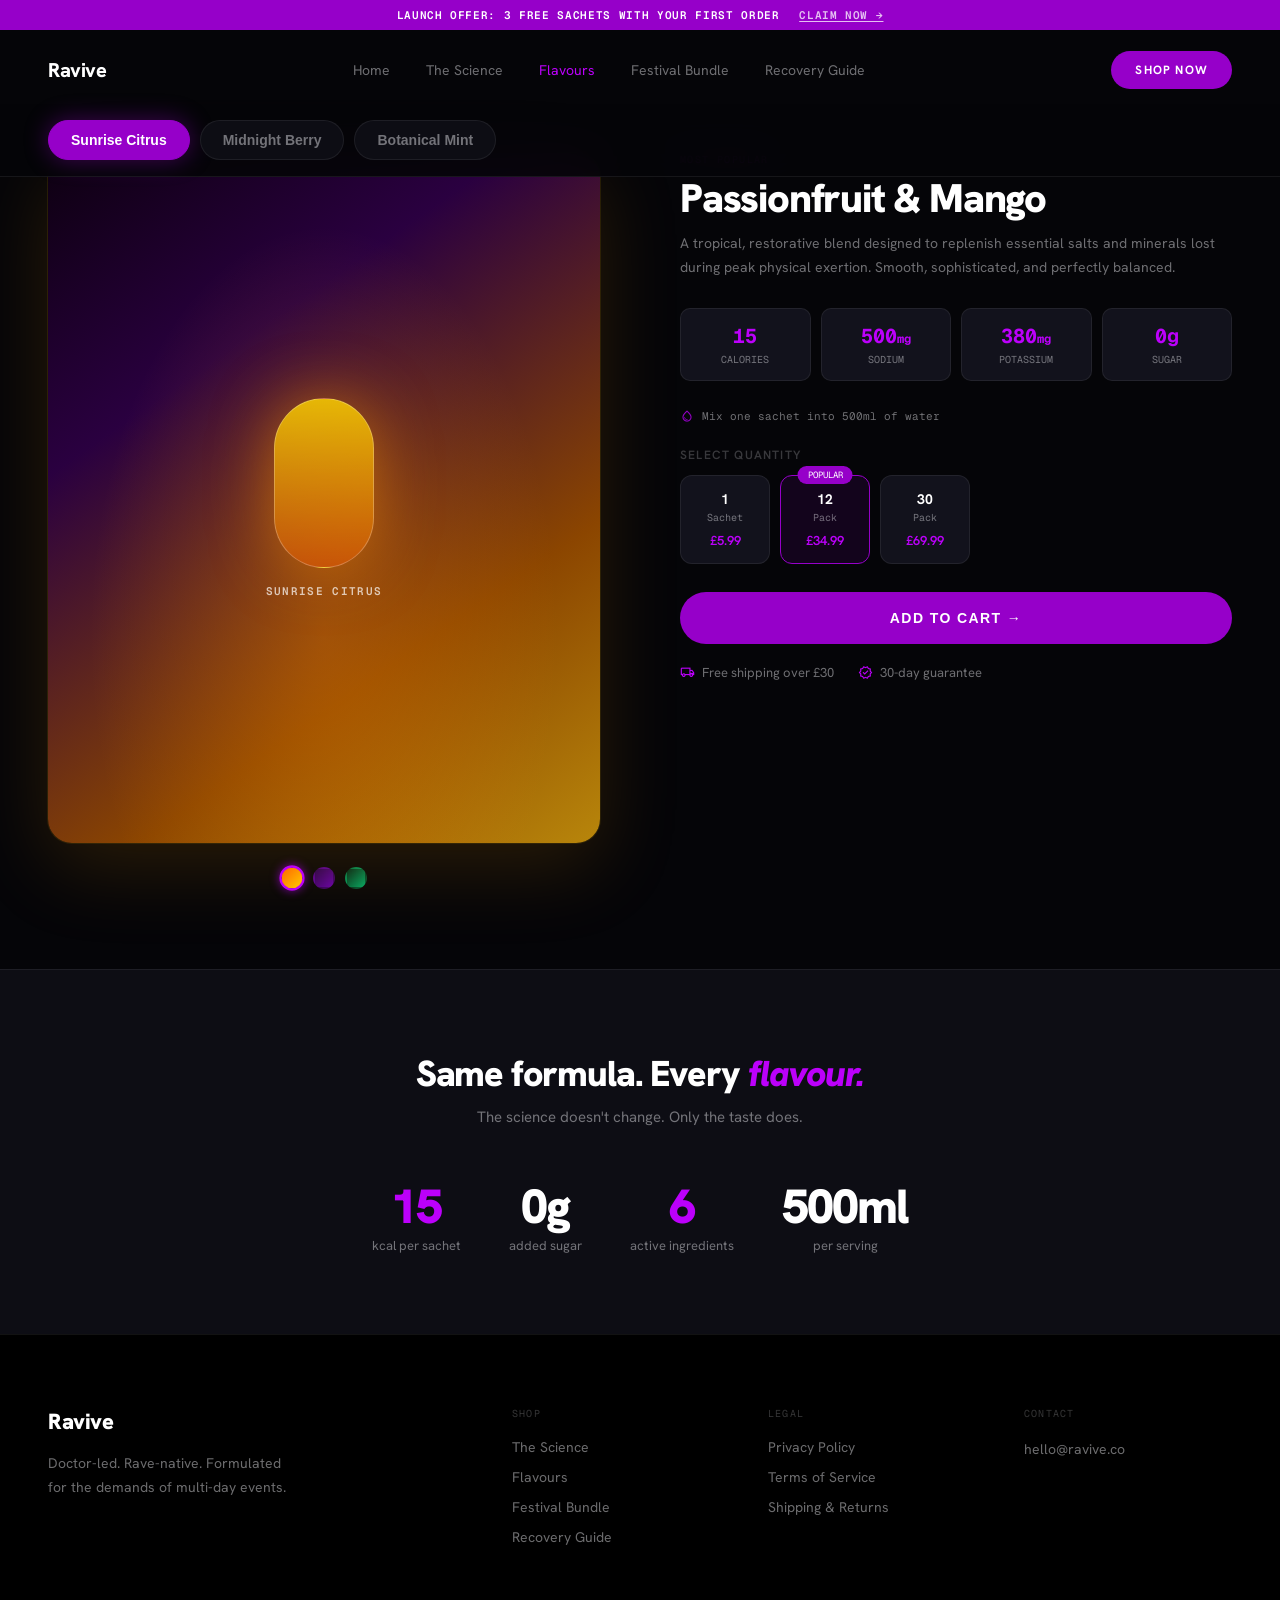
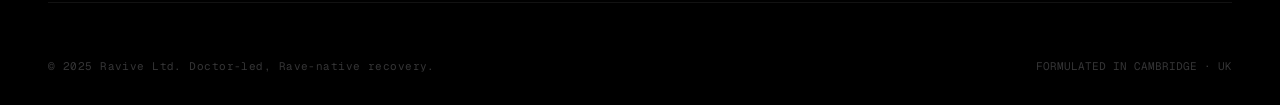
==== product.html @ 8593dbe1 "Redesign all 5 pages with dark cinematic aesthetic Complete visual overhaul from light (#f9f9f9) to " ====
<!DOCTYPE html>
<html lang="en">
<head>
<meta charset="utf-8"/>
<meta content="width=device-width, initial-scale=1.0" name="viewport"/>
<title>Flavours — Ravive</title>
<link href="https://fonts.googleapis.com/css2?family=Hanken+Grotesk:wght@300;400;600;700;800;900&family=Geist+Mono:wght@400;500&display=swap" rel="stylesheet"/>
<link href="https://fonts.googleapis.com/css2?family=Material+Symbols+Outlined:wght,FILL@100..700,0..1&display=swap" rel="stylesheet"/>
<style>
:root {
  --bg: #050508; --surface: #0d0d14; --surface2: #12121c;
  --border: rgba(255,255,255,0.07); --purple: #9600c9; --purple-bright: #bc00fb;
  --purple-glow: rgba(150,0,201,0.4); --text: #f0f0f5;
  --text-muted: rgba(240,240,245,0.45); --text-dim: rgba(240,240,245,0.22);
}
* { box-sizing: border-box; margin: 0; padding: 0; }
body { font-family: 'Hanken Grotesk', sans-serif; background: var(--bg); color: var(--text); -webkit-font-smoothing: antialiased; overflow-x: hidden; }
.mono { font-family: 'Geist Mono', monospace; }
a { text-decoration: none; color: inherit; }
.btn-primary { background: var(--purple); color: #fff; font-size: 13px; letter-spacing: 0.1em; font-weight: 700; padding: 14px 32px; border-radius: 9999px; border: none; cursor: pointer; transition: all 0.3s; display: inline-block; }
.btn-primary:hover { background: var(--purple-bright); box-shadow: 0 0 40px var(--purple-glow); transform: translateY(-2px); }
.btn-ghost { background: transparent; color: var(--text); font-size: 13px; letter-spacing: 0.08em; font-weight: 600; padding: 13px 32px; border-radius: 9999px; border: 1px solid var(--border); cursor: pointer; transition: all 0.3s; display: inline-block; }
.btn-ghost:hover { border-color: var(--purple); color: var(--purple-bright); }
.reveal { opacity: 0; transform: translateY(28px); transition: opacity 0.7s cubic-bezier(0.22,1,0.36,1), transform 0.7s cubic-bezier(0.22,1,0.36,1); }
.reveal.visible { opacity: 1; transform: translateY(0); }
/* Nav */
.nav { position: fixed; top: 36px; left: 0; right: 0; z-index: 100; padding: 0 48px; height: 68px; display: flex; align-items: center; justify-content: space-between; transition: all 0.4s; }
.nav.scrolled { background: rgba(5,5,8,0.85); backdrop-filter: blur(20px); border-bottom: 1px solid var(--border); }
.nav-logo { font-size: 20px; font-weight: 800; letter-spacing: -0.02em; color: #fff; }
.nav-links { display: flex; align-items: center; gap: 36px; }
.nav-link { font-size: 14px; color: var(--text-muted); transition: color 0.2s; }
.nav-link:hover { color: #fff; }
.nav-link.active { color: var(--purple-bright); }
.mobile-btn { display: none; }
#mobileMenu { display: none; }
#mobileMenu.open { display: flex; }
/* Tabs */
.flavour-tab { cursor: pointer; padding: 11px 22px; border-radius: 9999px; font-size: 14px; font-weight: 600; transition: all 0.25s; border: 1px solid var(--border); background: var(--surface); color: var(--text-muted); }
.flavour-tab.active { background: var(--purple); color: #fff; border-color: var(--purple); box-shadow: 0 0 24px rgba(150,0,201,0.4); }
.flavour-tab:hover:not(.active) { border-color: rgba(150,0,201,0.4); color: var(--text); }
.flavour-panel { display: none; }
.flavour-panel.active { display: grid; grid-template-columns: 1fr 1fr; gap: 80px; align-items: start; }
/* Qty */
.qty-pack { cursor: pointer; border: 1px solid var(--border); border-radius: 12px; padding: 14px 16px; text-align: center; transition: all 0.25s; background: var(--surface2); min-width: 90px; position: relative; }
.qty-pack.active { border-color: var(--purple); background: rgba(150,0,201,0.1); }
.qty-pack:hover { border-color: rgba(150,0,201,0.4); }
/* Stat cards */
.stat-mini { background: var(--surface2); border: 1px solid var(--border); border-radius: 10px; padding: 14px 10px; text-align: center; }
/* Swatch */
.swatch { width: 22px; height: 22px; border-radius: 50%; cursor: pointer; border: 2px solid transparent; transition: all 0.2s; }
.swatch.active { border-color: var(--purple-bright); box-shadow: 0 0 8px rgba(188,0,251,0.6); transform: scale(1.15); }
@media (max-width: 768px) {
  .nav { padding: 0 20px; }
  .nav-links, .nav-cta-d { display: none !important; }
  .mobile-btn { display: flex !important; }
  #tabs-bar { padding: 16px 20px !important; }
  .flavour-panel.active { grid-template-columns: 1fr !important; gap: 40px !important; }
  .section-pad { padding: 48px 20px !important; }
  .stats-row { grid-template-columns: 1fr 1fr !important; }
  .footer-grid { grid-template-columns: 1fr 1fr !important; gap: 28px !important; }
  h1.prod-title { font-size: 30px !important; }
}
@media (max-width: 480px) {
  .footer-grid { grid-template-columns: 1fr !important; }
  .stats-row { grid-template-columns: 1fr 1fr !important; }
}
</style>
</head>
<body>

<!-- OFFER STRIP -->
<div style="position:fixed;top:0;left:0;right:0;z-index:101;background:var(--purple);color:#fff;text-align:center;padding:8px 20px;font-size:11px;font-weight:600;letter-spacing:0.06em;" class="mono">
  LAUNCH OFFER: 3 FREE SACHETS WITH YOUR FIRST ORDER
  <a href="shop.html" style="color:rgba(255,255,255,0.75);text-decoration:underline;text-underline-offset:2px;margin-left:12px;">CLAIM NOW →</a>
</div>

<!-- NAV -->
<nav class="nav" id="mainNav">
  <a href="index.html" class="nav-logo">Ravive</a>
  <div class="nav-links">
    <a href="index.html" class="nav-link">Home</a>
    <a href="science.html" class="nav-link">The Science</a>
    <a href="product.html" class="nav-link active">Flavours</a>
    <a href="shop.html" class="nav-link">Festival Bundle</a>
    <a href="recovery.html" class="nav-link">Recovery Guide</a>
  </div>
  <div style="display:flex;align-items:center;gap:12px;">
    <a href="product.html" class="btn-primary nav-cta-d" style="font-size:12px;padding:11px 24px;">SHOP NOW</a>
    <button onclick="document.getElementById('mobileMenu').classList.toggle('open')" class="mobile-btn" style="background:none;border:none;cursor:pointer;padding:8px;color:#fff;">
      <svg width="22" height="18" viewBox="0 0 22 18" fill="none"><rect width="22" height="2" rx="1" fill="white"/><rect y="8" width="22" height="2" rx="1" fill="white"/><rect y="16" width="22" height="2" rx="1" fill="white"/></svg>
    </button>
  </div>
</nav>
<div id="mobileMenu" style="position:fixed;top:100px;left:0;right:0;z-index:99;flex-direction:column;background:rgba(5,5,8,0.97);backdrop-filter:blur(20px);border-bottom:1px solid var(--border);padding:20px 24px;gap:4px;">
  <a href="index.html" style="padding:13px 0;font-size:16px;color:var(--text-muted);border-bottom:1px solid var(--border);display:block;">Home</a>
  <a href="science.html" style="padding:13px 0;font-size:16px;color:var(--text-muted);border-bottom:1px solid var(--border);display:block;">The Science</a>
  <a href="product.html" style="padding:13px 0;font-size:16px;color:var(--purple-bright);border-bottom:1px solid var(--border);display:block;font-weight:600;">Flavours</a>
  <a href="shop.html" style="padding:13px 0;font-size:16px;color:var(--text-muted);border-bottom:1px solid var(--border);display:block;">Festival Bundle</a>
  <a href="recovery.html" style="padding:13px 0;font-size:16px;color:var(--text-muted);display:block;">Recovery Guide</a>
  <a href="product.html" class="btn-primary" style="margin-top:20px;text-align:center;display:block;">SHOP NOW</a>
</div>

<!-- TABS BAR -->
<div id="tabs-bar" style="position:sticky;top:104px;z-index:50;background:rgba(5,5,8,0.9);backdrop-filter:blur(20px);border-bottom:1px solid var(--border);padding:16px 48px;">
  <div style="max-width:1280px;margin:0 auto;display:flex;gap:10px;flex-wrap:wrap;">
    <button class="flavour-tab active" onclick="switchFlavour('citrus',this)">Sunrise Citrus</button>
    <button class="flavour-tab" onclick="switchFlavour('berry',this)">Midnight Berry</button>
    <button class="flavour-tab" onclick="switchFlavour('mint',this)">Botanical Mint</button>
  </div>
</div>

<!-- PRODUCT PANELS -->
<div style="max-width:1280px;margin:0 auto;padding:80px 48px;" class="section-pad">

  <!-- CITRUS -->
  <div id="panel-citrus" class="flavour-panel active">
    <div style="display:flex;flex-direction:column;align-items:center;gap:24px;">
      <div style="width:100%;aspect-ratio:4/5;background:linear-gradient(145deg,#0d0010 0%,#2a0040 30%,#8B4500 70%,#B8860B 100%);border-radius:24px;display:flex;align-items:center;justify-content:center;box-shadow:0 24px 80px rgba(188,120,0,0.2),0 0 0 1px rgba(255,200,0,0.1);position:relative;overflow:hidden;">
        <div style="position:absolute;inset:0;background:radial-gradient(ellipse at 50% 70%,rgba(255,140,0,0.3) 0%,transparent 60%);"></div>
        <div style="text-align:center;z-index:1;display:flex;flex-direction:column;align-items:center;gap:16px;">
          <div style="width:100px;height:170px;background:linear-gradient(180deg,rgba(255,210,0,0.85) 0%,rgba(255,100,0,0.5) 100%);border-radius:50px;border:1px solid rgba(255,255,255,0.25);box-shadow:0 0 60px rgba(255,150,0,0.5);"></div>
          <div class="mono" style="font-size:11px;font-weight:600;color:rgba(255,255,255,0.7);letter-spacing:0.12em;">SUNRISE CITRUS</div>
        </div>
      </div>
      <div style="display:flex;gap:10px;">
        <div class="swatch active" style="background:linear-gradient(135deg,#ff6600,#ffcc00);" onclick="switchFlavour('citrus',null)" title="Sunrise Citrus"></div>
        <div class="swatch" style="background:linear-gradient(135deg,#2a004d,#6600aa);" onclick="switchFlavour('berry',null)" title="Midnight Berry"></div>
        <div class="swatch" style="background:linear-gradient(135deg,#002b1a,#00aa66);" onclick="switchFlavour('mint',null)" title="Botanical Mint"></div>
      </div>
    </div>
    <div>
      <div class="mono" style="font-size:10px;letter-spacing:0.14em;color:var(--purple-bright);text-transform:uppercase;margin-bottom:10px;">MOST POPULAR</div>
      <h1 class="prod-title" style="font-size:40px;font-weight:900;letter-spacing:-0.03em;color:#fff;margin-bottom:12px;line-height:1.1;">Passionfruit &amp; Mango</h1>
      <p style="font-size:14px;color:var(--text-muted);margin-bottom:28px;line-height:1.7;">A tropical, restorative blend designed to replenish essential salts and minerals lost during peak physical exertion. Smooth, sophisticated, and perfectly balanced.</p>
      <div style="display:grid;grid-template-columns:repeat(4,1fr);gap:10px;margin-bottom:28px;" class="stats-row">
        <div class="stat-mini"><div class="mono" style="font-size:20px;font-weight:700;color:var(--purple-bright);">15</div><div style="font-size:10px;color:var(--text-muted);margin-top:4px;" class="mono">CALORIES</div></div>
        <div class="stat-mini"><div class="mono" style="font-size:20px;font-weight:700;color:var(--purple-bright);">500<span style="font-size:12px;">mg</span></div><div style="font-size:10px;color:var(--text-muted);margin-top:4px;" class="mono">SODIUM</div></div>
        <div class="stat-mini"><div class="mono" style="font-size:20px;font-weight:700;color:var(--purple-bright);">380<span style="font-size:12px;">mg</span></div><div style="font-size:10px;color:var(--text-muted);margin-top:4px;" class="mono">POTASSIUM</div></div>
        <div class="stat-mini"><div class="mono" style="font-size:20px;font-weight:700;color:var(--purple-bright);">0g</div><div style="font-size:10px;color:var(--text-muted);margin-top:4px;" class="mono">SUGAR</div></div>
      </div>
      <div class="mono" style="font-size:11px;color:var(--text-muted);margin-bottom:24px;display:flex;align-items:center;gap:8px;">
        <span class="material-symbols-outlined" style="font-size:14px;color:var(--purple);">water_drop</span>
        Mix one sachet into 500ml of water
      </div>
      <div style="margin-bottom:28px;">
        <div style="font-size:12px;font-weight:600;color:var(--text-dim);letter-spacing:0.1em;text-transform:uppercase;margin-bottom:12px;">SELECT QUANTITY</div>
        <div style="display:flex;gap:10px;">
          <div class="qty-pack" id="qty-1" onclick="selectQty(event)">
            <div style="font-size:14px;font-weight:700;color:#fff;">1</div>
            <div class="mono" style="font-size:10px;color:var(--text-muted);margin-top:3px;">Sachet</div>
            <div style="font-size:13px;font-weight:600;color:var(--purple-bright);margin-top:8px;">£5.99</div>
          </div>
          <div class="qty-pack active" id="qty-12" onclick="selectQty(event)" style="position:relative;">
            <div style="position:absolute;top:-10px;left:50%;transform:translateX(-50%);background:var(--purple);color:#fff;font-size:9px;padding:3px 10px;border-radius:9999px;white-space:nowrap;" class="mono">POPULAR</div>
            <div style="font-size:14px;font-weight:700;color:#fff;">12</div>
            <div class="mono" style="font-size:10px;color:var(--text-muted);margin-top:3px;">Pack</div>
            <div style="font-size:13px;font-weight:600;color:var(--purple-bright);margin-top:8px;">£34.99</div>
          </div>
          <div class="qty-pack" id="qty-30" onclick="selectQty(event)">
            <div style="font-size:14px;font-weight:700;color:#fff;">30</div>
            <div class="mono" style="font-size:10px;color:var(--text-muted);margin-top:3px;">Pack</div>
            <div style="font-size:13px;font-weight:600;color:var(--purple-bright);margin-top:8px;">£69.99</div>
          </div>
        </div>
      </div>
      <button class="btn-primary" style="width:100%;text-align:center;font-size:14px;padding:18px;" onclick="this.textContent='Added ✓';this.style.background='#22c55e';setTimeout(()=>{this.textContent='ADD TO CART →';this.style.background='';},2000)">ADD TO CART →</button>
      <div style="display:flex;align-items:center;gap:24px;margin-top:20px;flex-wrap:wrap;">
        <div style="display:flex;align-items:center;gap:7px;"><span class="material-symbols-outlined" style="font-size:15px;color:var(--purple-bright);">local_shipping</span><span style="font-size:13px;color:var(--text-muted);">Free shipping over £30</span></div>
        <div style="display:flex;align-items:center;gap:7px;"><span class="material-symbols-outlined" style="font-size:15px;color:var(--purple-bright);">verified</span><span style="font-size:13px;color:var(--text-muted);">30-day guarantee</span></div>
      </div>
    </div>
  </div>

  <!-- BERRY -->
  <div id="panel-berry" class="flavour-panel" style="gap:80px;align-items:start;">
    <div style="display:flex;flex-direction:column;align-items:center;gap:24px;">
      <div style="width:100%;aspect-ratio:4/5;background:linear-gradient(145deg,#060008 0%,#1a0030 40%,#4d0085 100%);border-radius:24px;display:flex;align-items:center;justify-content:center;box-shadow:0 24px 80px rgba(100,0,170,0.25),0 0 0 1px rgba(140,0,200,0.15);position:relative;overflow:hidden;">
        <div style="position:absolute;inset:0;background:radial-gradient(ellipse at 50% 70%,rgba(100,0,170,0.4) 0%,transparent 60%);"></div>
        <div style="text-align:center;z-index:1;display:flex;flex-direction:column;align-items:center;gap:16px;">
          <div style="width:100px;height:170px;background:linear-gradient(180deg,rgba(160,0,220,0.85) 0%,rgba(60,0,110,0.5) 100%);border-radius:50px;border:1px solid rgba(255,255,255,0.15);box-shadow:0 0 60px rgba(140,0,200,0.6);"></div>
          <div class="mono" style="font-size:11px;font-weight:600;color:rgba(255,255,255,0.7);letter-spacing:0.12em;">MIDNIGHT BERRY</div>
        </div>
      </div>
      <div style="display:flex;gap:10px;">
        <div class="swatch" style="background:linear-gradient(135deg,#ff6600,#ffcc00);" onclick="switchFlavour('citrus',null)"></div>
        <div class="swatch active" style="background:linear-gradient(135deg,#2a004d,#6600aa);" onclick="switchFlavour('berry',null)"></div>
        <div class="swatch" style="background:linear-gradient(135deg,#002b1a,#00aa66);" onclick="switchFlavour('mint',null)"></div>
      </div>
    </div>
    <div>
      <div class="mono" style="font-size:10px;letter-spacing:0.14em;color:var(--text-muted);text-transform:uppercase;margin-bottom:10px;">DEEP &amp; BOLD</div>
      <h1 class="prod-title" style="font-size:40px;font-weight:900;letter-spacing:-0.03em;color:#fff;margin-bottom:12px;line-height:1.1;">Blackberry &amp; Açaí</h1>
      <p style="font-size:14px;color:var(--text-muted);margin-bottom:28px;line-height:1.7;">A deep, antioxidant-rich blend. Dark berry notes with a smooth finish. Rich in polyphenols to combat oxidative stress from long nights.</p>
      <div style="display:grid;grid-template-columns:repeat(4,1fr);gap:10px;margin-bottom:28px;" class="stats-row">
        <div class="stat-mini"><div class="mono" style="font-size:20px;font-weight:700;color:var(--purple-bright);">15</div><div style="font-size:10px;color:var(--text-muted);margin-top:4px;" class="mono">CALORIES</div></div>
        <div class="stat-mini"><div class="mono" style="font-size:20px;font-weight:700;color:var(--purple-bright);">500<span style="font-size:12px;">mg</span></div><div style="font-size:10px;color:var(--text-muted);margin-top:4px;" class="mono">SODIUM</div></div>
        <div class="stat-mini"><div class="mono" style="font-size:20px;font-weight:700;color:var(--purple-bright);">380<span style="font-size:12px;">mg</span></div><div style="font-size:10px;color:var(--text-muted);margin-top:4px;" class="mono">POTASSIUM</div></div>
        <div class="stat-mini"><div class="mono" style="font-size:20px;font-weight:700;color:var(--purple-bright);">0g</div><div style="font-size:10px;color:var(--text-muted);margin-top:4px;" class="mono">SUGAR</div></div>
      </div>
      <div class="mono" style="font-size:11px;color:var(--text-muted);margin-bottom:24px;display:flex;align-items:center;gap:8px;"><span class="material-symbols-outlined" style="font-size:14px;color:var(--purple);">water_drop</span>Mix one sachet into 500ml of water</div>
      <div style="margin-bottom:28px;">
        <div style="font-size:12px;font-weight:600;color:var(--text-dim);letter-spacing:0.1em;text-transform:uppercase;margin-bottom:12px;">SELECT QUANTITY</div>
        <div style="display:flex;gap:10px;">
          <div class="qty-pack" onclick="selectQty(event)"><div style="font-size:14px;font-weight:700;color:#fff;">1</div><div class="mono" style="font-size:10px;color:var(--text-muted);margin-top:3px;">Sachet</div><div style="font-size:13px;font-weight:600;color:var(--purple-bright);margin-top:8px;">£5.99</div></div>
          <div class="qty-pack active" onclick="selectQty(event)" style="position:relative;"><div style="position:absolute;top:-10px;left:50%;transform:translateX(-50%);background:var(--purple);color:#fff;font-size:9px;padding:3px 10px;border-radius:9999px;white-space:nowrap;" class="mono">POPULAR</div><div style="font-size:14px;font-weight:700;color:#fff;">12</div><div class="mono" style="font-size:10px;color:var(--text-muted);margin-top:3px;">Pack</div><div style="font-size:13px;font-weight:600;color:var(--purple-bright);margin-top:8px;">£34.99</div></div>
          <div class="qty-pack" onclick="selectQty(event)"><div style="font-size:14px;font-weight:700;color:#fff;">30</div><div class="mono" style="font-size:10px;color:var(--text-muted);margin-top:3px;">Pack</div><div style="font-size:13px;font-weight:600;color:var(--purple-bright);margin-top:8px;">£69.99</div></div>
        </div>
      </div>
      <button class="btn-primary" style="width:100%;text-align:center;font-size:14px;padding:18px;" onclick="this.textContent='Added ✓';this.style.background='#22c55e';setTimeout(()=>{this.textContent='ADD TO CART →';this.style.background='';},2000)">ADD TO CART →</button>
    </div>
  </div>

  <!-- MINT -->
  <div id="panel-mint" class="flavour-panel" style="gap:80px;align-items:start;">
    <div style="display:flex;flex-direction:column;align-items:center;gap:24px;">
      <div style="width:100%;aspect-ratio:4/5;background:linear-gradient(145deg,#00060d 0%,#001a0a 40%,#005533 100%);border-radius:24px;display:flex;align-items:center;justify-content:center;box-shadow:0 24px 80px rgba(0,140,80,0.2),0 0 0 1px rgba(0,180,100,0.1);position:relative;overflow:hidden;">
        <div style="position:absolute;inset:0;background:radial-gradient(ellipse at 50% 70%,rgba(0,140,80,0.35) 0%,transparent 60%);"></div>
        <div style="text-align:center;z-index:1;display:flex;flex-direction:column;align-items:center;gap:16px;">
          <div style="width:100px;height:170px;background:linear-gradient(180deg,rgba(0,200,120,0.85) 0%,rgba(0,70,35,0.5) 100%);border-radius:50px;border:1px solid rgba(255,255,255,0.15);box-shadow:0 0 60px rgba(0,180,100,0.5);"></div>
          <div class="mono" style="font-size:11px;font-weight:600;color:rgba(255,255,255,0.7);letter-spacing:0.12em;">BOTANICAL MINT</div>
        </div>
      </div>
      <div style="display:flex;gap:10px;">
        <div class="swatch" style="background:linear-gradient(135deg,#ff6600,#ffcc00);" onclick="switchFlavour('citrus',null)"></div>
        <div class="swatch" style="background:linear-gradient(135deg,#2a004d,#6600aa);" onclick="switchFlavour('berry',null)"></div>
        <div class="swatch active" style="background:linear-gradient(135deg,#002b1a,#00aa66);" onclick="switchFlavour('mint',null)"></div>
      </div>
    </div>
    <div>
      <div class="mono" style="font-size:10px;letter-spacing:0.14em;color:var(--text-muted);text-transform:uppercase;margin-bottom:10px;">CLEAN &amp; FRESH</div>
      <h1 class="prod-title" style="font-size:40px;font-weight:900;letter-spacing:-0.03em;color:#fff;margin-bottom:12px;line-height:1.1;">Lemon &amp; Elderflower</h1>
      <p style="font-size:14px;color:var(--text-muted);margin-bottom:28px;line-height:1.7;">A crisp, botanical blend with a gentle effervescence. Light on the palate and easy to drink even when you're feeling rough. The gentle option.</p>
      <div style="display:grid;grid-template-columns:repeat(4,1fr);gap:10px;margin-bottom:28px;" class="stats-row">
        <div class="stat-mini"><div class="mono" style="font-size:20px;font-weight:700;color:var(--purple-bright);">15</div><div style="font-size:10px;color:var(--text-muted);margin-top:4px;" class="mono">CALORIES</div></div>
        <div class="stat-mini"><div class="mono" style="font-size:20px;font-weight:700;color:var(--purple-bright);">500<span style="font-size:12px;">mg</span></div><div style="font-size:10px;color:var(--text-muted);margin-top:4px;" class="mono">SODIUM</div></div>
        <div class="stat-mini"><div class="mono" style="font-size:20px;font-weight:700;color:var(--purple-bright);">380<span style="font-size:12px;">mg</span></div><div style="font-size:10px;color:var(--text-muted);margin-top:4px;" class="mono">POTASSIUM</div></div>
        <div class="stat-mini"><div class="mono" style="font-size:20px;font-weight:700;color:var(--purple-bright);">0g</div><div style="font-size:10px;color:var(--text-muted);margin-top:4px;" class="mono">SUGAR</div></div>
      </div>
      <div class="mono" style="font-size:11px;color:var(--text-muted);margin-bottom:24px;display:flex;align-items:center;gap:8px;"><span class="material-symbols-outlined" style="font-size:14px;color:var(--purple);">water_drop</span>Mix one sachet into 500ml of water</div>
      <div style="margin-bottom:28px;">
        <div style="font-size:12px;font-weight:600;color:var(--text-dim);letter-spacing:0.1em;text-transform:uppercase;margin-bottom:12px;">SELECT QUANTITY</div>
        <div style="display:flex;gap:10px;">
          <div class="qty-pack" onclick="selectQty(event)"><div style="font-size:14px;font-weight:700;color:#fff;">1</div><div class="mono" style="font-size:10px;color:var(--text-muted);margin-top:3px;">Sachet</div><div style="font-size:13px;font-weight:600;color:var(--purple-bright);margin-top:8px;">£5.99</div></div>
          <div class="qty-pack active" onclick="selectQty(event)" style="position:relative;"><div style="position:absolute;top:-10px;left:50%;transform:translateX(-50%);background:var(--purple);color:#fff;font-size:9px;padding:3px 10px;border-radius:9999px;white-space:nowrap;" class="mono">POPULAR</div><div style="font-size:14px;font-weight:700;color:#fff;">12</div><div class="mono" style="font-size:10px;color:var(--text-muted);margin-top:3px;">Pack</div><div style="font-size:13px;font-weight:600;color:var(--purple-bright);margin-top:8px;">£34.99</div></div>
          <div class="qty-pack" onclick="selectQty(event)"><div style="font-size:14px;font-weight:700;color:#fff;">30</div><div class="mono" style="font-size:10px;color:var(--text-muted);margin-top:3px;">Pack</div><div style="font-size:13px;font-weight:600;color:var(--purple-bright);margin-top:8px;">£69.99</div></div>
        </div>
      </div>
      <button class="btn-primary" style="width:100%;text-align:center;font-size:14px;padding:18px;" onclick="this.textContent='Added ✓';this.style.background='#22c55e';setTimeout(()=>{this.textContent='ADD TO CART →';this.style.background='';},2000)">ADD TO CART →</button>
    </div>
  </div>
</div>

<!-- FORMULA STATS -->
<section style="padding:80px 48px;background:var(--surface);border-top:1px solid var(--border);">
  <div style="max-width:1280px;margin:0 auto;text-align:center;margin-bottom:56px;">
    <h2 style="font-size:36px;font-weight:900;letter-spacing:-0.03em;color:#fff;">Same formula. Every <span style="color:var(--purple-bright);font-style:italic;">flavour.</span></h2>
    <p style="font-size:15px;color:var(--text-muted);margin-top:10px;">The science doesn't change. Only the taste does.</p>
  </div>
  <div style="max-width:900px;margin:0 auto;display:flex;justify-content:center;gap:48px;flex-wrap:wrap;">
    <div style="text-align:center;"><div style="font-size:48px;font-weight:900;color:var(--purple-bright);letter-spacing:-0.04em;line-height:1;">15</div><div style="font-size:13px;color:var(--text-muted);margin-top:6px;">kcal per sachet</div></div>
    <div style="text-align:center;"><div style="font-size:48px;font-weight:900;color:#fff;letter-spacing:-0.04em;line-height:1;">0g</div><div style="font-size:13px;color:var(--text-muted);margin-top:6px;">added sugar</div></div>
    <div style="text-align:center;"><div style="font-size:48px;font-weight:900;color:var(--purple-bright);letter-spacing:-0.04em;line-height:1;">6</div><div style="font-size:13px;color:var(--text-muted);margin-top:6px;">active ingredients</div></div>
    <div style="text-align:center;"><div style="font-size:48px;font-weight:900;color:#fff;letter-spacing:-0.04em;line-height:1;">500ml</div><div style="font-size:13px;color:var(--text-muted);margin-top:6px;">per serving</div></div>
  </div>
</section>

<!-- FOOTER -->
<footer style="background:#000;padding:72px 48px 32px;border-top:1px solid var(--border);">
  <div style="max-width:1280px;margin:0 auto;">
    <div style="display:grid;grid-template-columns:2fr 1fr 1fr 1fr;gap:48px;margin-bottom:56px;padding-bottom:56px;border-bottom:1px solid var(--border);" class="footer-grid">
      <div><div style="font-size:22px;font-weight:900;color:#fff;margin-bottom:16px;letter-spacing:-0.02em;">Ravive</div><p style="font-size:14px;color:var(--text-muted);line-height:1.7;max-width:240px;">Doctor-led. Rave-native. Formulated for the demands of multi-day events.</p></div>
      <div><div class="mono" style="font-size:10px;letter-spacing:0.12em;color:var(--text-dim);text-transform:uppercase;margin-bottom:18px;">Shop</div><div style="display:flex;flex-direction:column;gap:12px;"><a href="science.html" style="font-size:14px;color:var(--text-muted);">The Science</a><a href="product.html" style="font-size:14px;color:var(--text-muted);">Flavours</a><a href="shop.html" style="font-size:14px;color:var(--text-muted);">Festival Bundle</a><a href="recovery.html" style="font-size:14px;color:var(--text-muted);">Recovery Guide</a></div></div>
      <div><div class="mono" style="font-size:10px;letter-spacing:0.12em;color:var(--text-dim);text-transform:uppercase;margin-bottom:18px;">Legal</div><div style="display:flex;flex-direction:column;gap:12px;"><a href="#" style="font-size:14px;color:var(--text-muted);">Privacy Policy</a><a href="#" style="font-size:14px;color:var(--text-muted);">Terms of Service</a><a href="#" style="font-size:14px;color:var(--text-muted);">Shipping &amp; Returns</a></div></div>
      <div><div class="mono" style="font-size:10px;letter-spacing:0.12em;color:var(--text-dim);text-transform:uppercase;margin-bottom:18px;">Contact</div><a href="mailto:hello@ravive.co" style="font-size:14px;color:var(--text-muted);">hello@ravive.co</a></div>
    </div>
    <div style="display:flex;justify-content:space-between;align-items:center;flex-wrap:wrap;gap:12px;">
      <div class="mono" style="font-size:11px;color:var(--text-dim);letter-spacing:0.04em;">© 2025 Ravive Ltd. Doctor-led, Rave-native recovery.</div>
      <div class="mono" style="font-size:11px;color:var(--text-dim);">FORMULATED IN CAMBRIDGE · UK</div>
    </div>
  </div>
</footer>

<script>
const nav = document.getElementById('mainNav');
window.addEventListener('scroll',()=>{ nav.classList.toggle('scrolled', window.scrollY > 40); },{passive:true});
function switchFlavour(id, tabEl) {
  document.querySelectorAll('.flavour-panel').forEach(p=>p.classList.remove('active'));
  document.querySelectorAll('.flavour-tab').forEach(t=>t.classList.remove('active'));
  document.querySelectorAll('.swatch').forEach(s=>s.classList.remove('active'));
  document.getElementById('panel-'+id).classList.add('active');
  const tabMap={citrus:0,berry:1,mint:2};
  if(tabEl) tabEl.classList.add('active');
  else document.querySelectorAll('.flavour-tab')[tabMap[id]].classList.add('active');
  const swatchMap={citrus:0,berry:1,mint:2};
  document.querySelectorAll('.swatch')[swatchMap[id]].classList.add('active');
  document.querySelectorAll('#panel-'+id+' .swatch')[swatchMap[id]].classList.add('active');
}
function selectQty(e) {
  const panel=e.currentTarget.closest('.flavour-panel');
  panel.querySelectorAll('.qty-pack').forEach(p=>p.classList.remove('active'));
  e.currentTarget.classList.add('active');
}
</script>
</body>
</html>
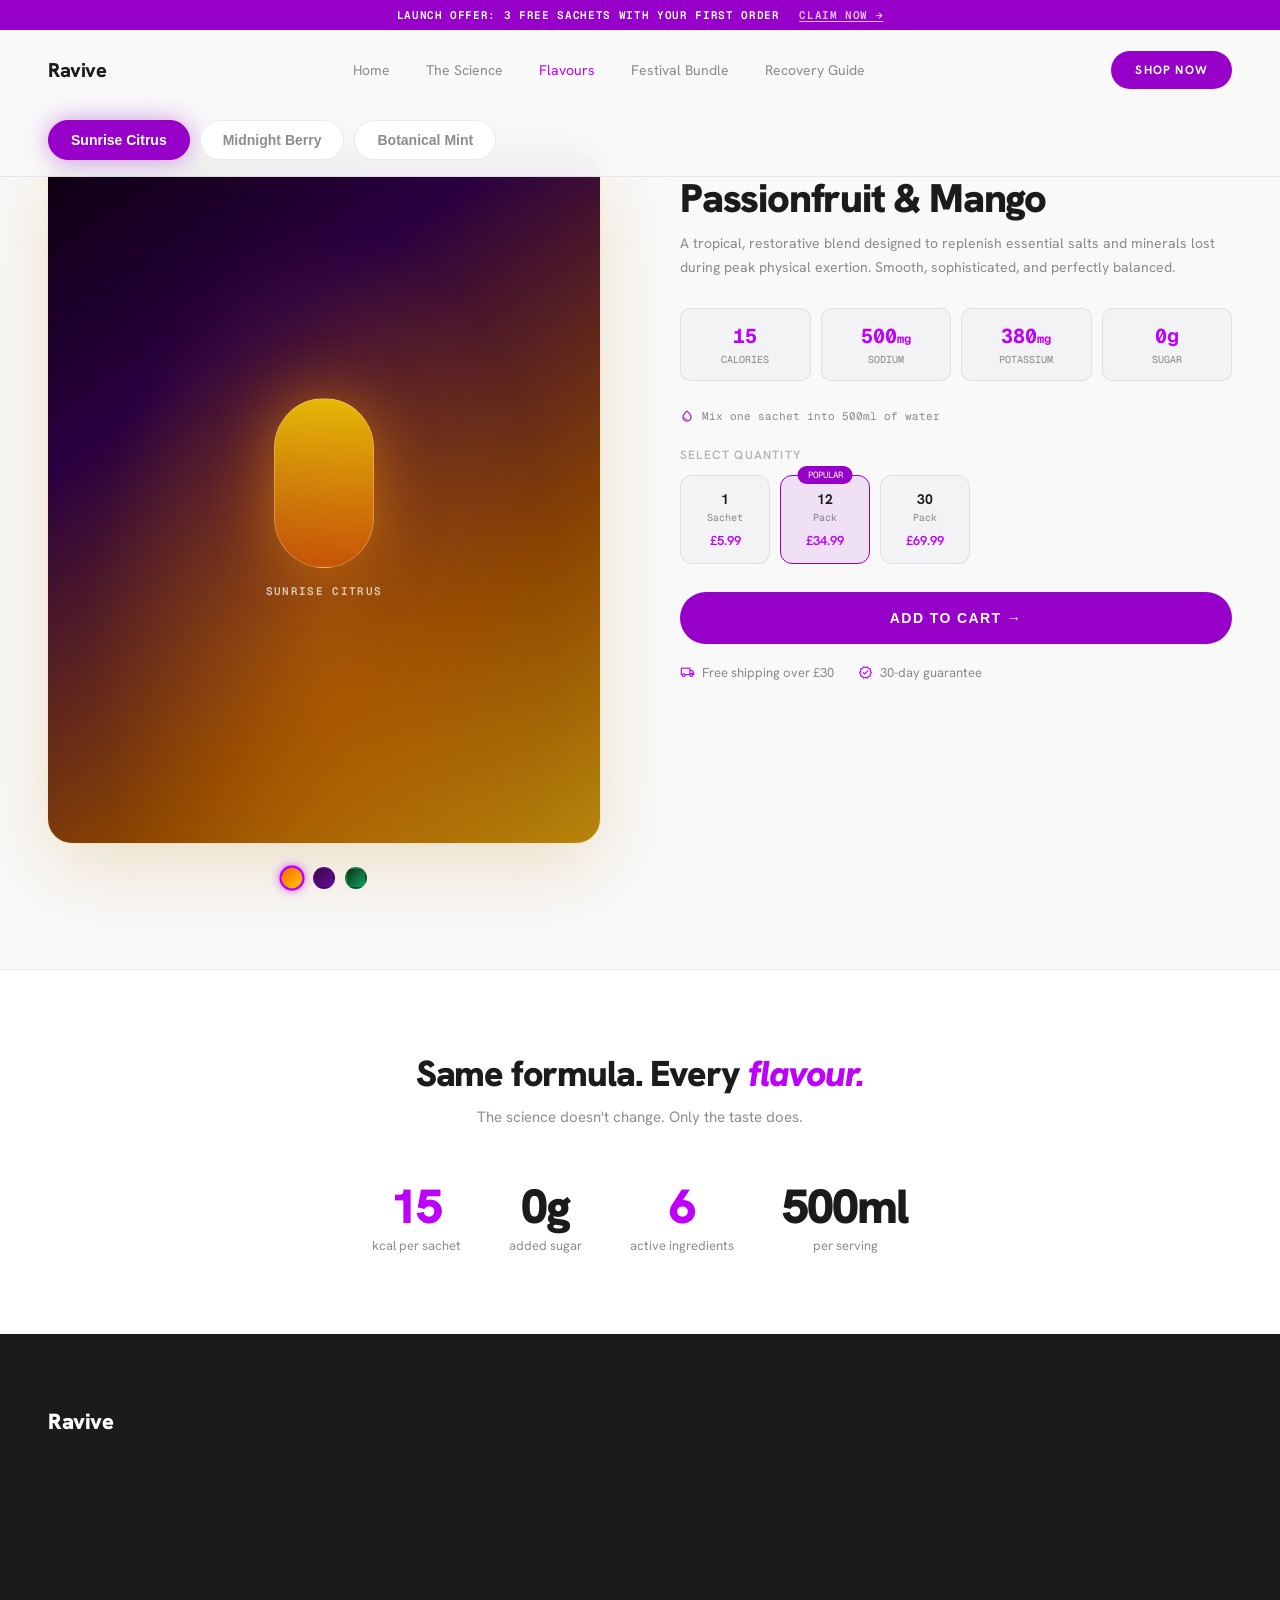
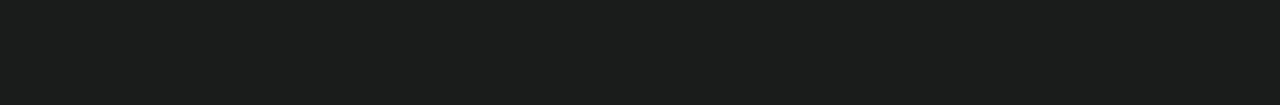
==== commit 32881113: "Switch all 5 pages from dark to light/white theme Keep all new content, animations, and components (" ====
--- a/product.html
+++ b/product.html
@@ -8,10 +8,10 @@
 <link href="https://fonts.googleapis.com/css2?family=Material+Symbols+Outlined:wght,FILL@100..700,0..1&display=swap" rel="stylesheet"/>
 <style>
 :root {
-  --bg: #050508; --surface: #0d0d14; --surface2: #12121c;
-  --border: rgba(255,255,255,0.07); --purple: #9600c9; --purple-bright: #bc00fb;
-  --purple-glow: rgba(150,0,201,0.4); --text: #f0f0f5;
-  --text-muted: rgba(240,240,245,0.45); --text-dim: rgba(240,240,245,0.22);
+  --bg: #f9f9f9; --surface: #ffffff; --surface2: #f3f3f5;
+  --border: rgba(0,0,0,0.08); --purple: #9600c9; --purple-bright: #bc00fb;
+  --purple-glow: rgba(150,0,201,0.3); --text: #1a1c1c;
+  --text-muted: rgba(26,28,28,0.5); --text-dim: rgba(26,28,28,0.3);
 }
 * { box-sizing: border-box; margin: 0; padding: 0; }
 body { font-family: 'Hanken Grotesk', sans-serif; background: var(--bg); color: var(--text); -webkit-font-smoothing: antialiased; overflow-x: hidden; }
@@ -25,11 +25,11 @@
 .reveal.visible { opacity: 1; transform: translateY(0); }
 /* Nav */
 .nav { position: fixed; top: 36px; left: 0; right: 0; z-index: 100; padding: 0 48px; height: 68px; display: flex; align-items: center; justify-content: space-between; transition: all 0.4s; }
-.nav.scrolled { background: rgba(5,5,8,0.85); backdrop-filter: blur(20px); border-bottom: 1px solid var(--border); }
-.nav-logo { font-size: 20px; font-weight: 800; letter-spacing: -0.02em; color: #fff; }
+.nav.scrolled { background: rgba(249,249,249,0.92); backdrop-filter: blur(20px); border-bottom: 1px solid var(--border); }
+.nav-logo { font-size: 20px; font-weight: 800; letter-spacing: -0.02em; color: #1a1c1c; }
 .nav-links { display: flex; align-items: center; gap: 36px; }
 .nav-link { font-size: 14px; color: var(--text-muted); transition: color 0.2s; }
-.nav-link:hover { color: #fff; }
+.nav-link:hover { color: #1a1c1c; }
 .nav-link.active { color: var(--purple-bright); }
 .mobile-btn { display: none; }
 #mobileMenu { display: none; }
@@ -86,12 +86,12 @@
   </div>
   <div style="display:flex;align-items:center;gap:12px;">
     <a href="product.html" class="btn-primary nav-cta-d" style="font-size:12px;padding:11px 24px;">SHOP NOW</a>
-    <button onclick="document.getElementById('mobileMenu').classList.toggle('open')" class="mobile-btn" style="background:none;border:none;cursor:pointer;padding:8px;color:#fff;">
-      <svg width="22" height="18" viewBox="0 0 22 18" fill="none"><rect width="22" height="2" rx="1" fill="white"/><rect y="8" width="22" height="2" rx="1" fill="white"/><rect y="16" width="22" height="2" rx="1" fill="white"/></svg>
+    <button onclick="document.getElementById('mobileMenu').classList.toggle('open')" class="mobile-btn" style="background:none;border:none;cursor:pointer;padding:8px;color:#1a1c1c;">
+      <svg width="22" height="18" viewBox="0 0 22 18" fill="none"><rect width="22" height="2" rx="1" fill="#1a1c1c"/><rect y="8" width="22" height="2" rx="1" fill="#1a1c1c"/><rect y="16" width="22" height="2" rx="1" fill="#1a1c1c"/></svg>
     </button>
   </div>
 </nav>
-<div id="mobileMenu" style="position:fixed;top:100px;left:0;right:0;z-index:99;flex-direction:column;background:rgba(5,5,8,0.97);backdrop-filter:blur(20px);border-bottom:1px solid var(--border);padding:20px 24px;gap:4px;">
+<div id="mobileMenu" style="position:fixed;top:100px;left:0;right:0;z-index:99;flex-direction:column;background:rgba(249,249,249,0.98);backdrop-filter:blur(20px);border-bottom:1px solid var(--border);padding:20px 24px;gap:4px;">
   <a href="index.html" style="padding:13px 0;font-size:16px;color:var(--text-muted);border-bottom:1px solid var(--border);display:block;">Home</a>
   <a href="science.html" style="padding:13px 0;font-size:16px;color:var(--text-muted);border-bottom:1px solid var(--border);display:block;">The Science</a>
   <a href="product.html" style="padding:13px 0;font-size:16px;color:var(--purple-bright);border-bottom:1px solid var(--border);display:block;font-weight:600;">Flavours</a>
@@ -101,7 +101,7 @@
 </div>
 
 <!-- TABS BAR -->
-<div id="tabs-bar" style="position:sticky;top:104px;z-index:50;background:rgba(5,5,8,0.9);backdrop-filter:blur(20px);border-bottom:1px solid var(--border);padding:16px 48px;">
+<div id="tabs-bar" style="position:sticky;top:104px;z-index:50;background:rgba(249,249,249,0.95);backdrop-filter:blur(20px);border-bottom:1px solid var(--border);padding:16px 48px;">
   <div style="max-width:1280px;margin:0 auto;display:flex;gap:10px;flex-wrap:wrap;">
     <button class="flavour-tab active" onclick="switchFlavour('citrus',this)">Sunrise Citrus</button>
     <button class="flavour-tab" onclick="switchFlavour('berry',this)">Midnight Berry</button>
@@ -130,7 +130,7 @@
     </div>
     <div>
       <div class="mono" style="font-size:10px;letter-spacing:0.14em;color:var(--purple-bright);text-transform:uppercase;margin-bottom:10px;">MOST POPULAR</div>
-      <h1 class="prod-title" style="font-size:40px;font-weight:900;letter-spacing:-0.03em;color:#fff;margin-bottom:12px;line-height:1.1;">Passionfruit &amp; Mango</h1>
+      <h1 class="prod-title" style="font-size:40px;font-weight:900;letter-spacing:-0.03em;color:#1a1c1c;margin-bottom:12px;line-height:1.1;">Passionfruit &amp; Mango</h1>
       <p style="font-size:14px;color:var(--text-muted);margin-bottom:28px;line-height:1.7;">A tropical, restorative blend designed to replenish essential salts and minerals lost during peak physical exertion. Smooth, sophisticated, and perfectly balanced.</p>
       <div style="display:grid;grid-template-columns:repeat(4,1fr);gap:10px;margin-bottom:28px;" class="stats-row">
         <div class="stat-mini"><div class="mono" style="font-size:20px;font-weight:700;color:var(--purple-bright);">15</div><div style="font-size:10px;color:var(--text-muted);margin-top:4px;" class="mono">CALORIES</div></div>
@@ -146,18 +146,18 @@
         <div style="font-size:12px;font-weight:600;color:var(--text-dim);letter-spacing:0.1em;text-transform:uppercase;margin-bottom:12px;">SELECT QUANTITY</div>
         <div style="display:flex;gap:10px;">
           <div class="qty-pack" id="qty-1" onclick="selectQty(event)">
-            <div style="font-size:14px;font-weight:700;color:#fff;">1</div>
+            <div style="font-size:14px;font-weight:700;color:#1a1c1c;">1</div>
             <div class="mono" style="font-size:10px;color:var(--text-muted);margin-top:3px;">Sachet</div>
             <div style="font-size:13px;font-weight:600;color:var(--purple-bright);margin-top:8px;">£5.99</div>
           </div>
           <div class="qty-pack active" id="qty-12" onclick="selectQty(event)" style="position:relative;">
             <div style="position:absolute;top:-10px;left:50%;transform:translateX(-50%);background:var(--purple);color:#fff;font-size:9px;padding:3px 10px;border-radius:9999px;white-space:nowrap;" class="mono">POPULAR</div>
-            <div style="font-size:14px;font-weight:700;color:#fff;">12</div>
+            <div style="font-size:14px;font-weight:700;color:#1a1c1c;">12</div>
             <div class="mono" style="font-size:10px;color:var(--text-muted);margin-top:3px;">Pack</div>
             <div style="font-size:13px;font-weight:600;color:var(--purple-bright);margin-top:8px;">£34.99</div>
           </div>
           <div class="qty-pack" id="qty-30" onclick="selectQty(event)">
-            <div style="font-size:14px;font-weight:700;color:#fff;">30</div>
+            <div style="font-size:14px;font-weight:700;color:#1a1c1c;">30</div>
             <div class="mono" style="font-size:10px;color:var(--text-muted);margin-top:3px;">Pack</div>
             <div style="font-size:13px;font-weight:600;color:var(--purple-bright);margin-top:8px;">£69.99</div>
           </div>
@@ -189,7 +189,7 @@
     </div>
     <div>
       <div class="mono" style="font-size:10px;letter-spacing:0.14em;color:var(--text-muted);text-transform:uppercase;margin-bottom:10px;">DEEP &amp; BOLD</div>
-      <h1 class="prod-title" style="font-size:40px;font-weight:900;letter-spacing:-0.03em;color:#fff;margin-bottom:12px;line-height:1.1;">Blackberry &amp; Açaí</h1>
+      <h1 class="prod-title" style="font-size:40px;font-weight:900;letter-spacing:-0.03em;color:#1a1c1c;margin-bottom:12px;line-height:1.1;">Blackberry &amp; Açaí</h1>
       <p style="font-size:14px;color:var(--text-muted);margin-bottom:28px;line-height:1.7;">A deep, antioxidant-rich blend. Dark berry notes with a smooth finish. Rich in polyphenols to combat oxidative stress from long nights.</p>
       <div style="display:grid;grid-template-columns:repeat(4,1fr);gap:10px;margin-bottom:28px;" class="stats-row">
         <div class="stat-mini"><div class="mono" style="font-size:20px;font-weight:700;color:var(--purple-bright);">15</div><div style="font-size:10px;color:var(--text-muted);margin-top:4px;" class="mono">CALORIES</div></div>
@@ -201,9 +201,9 @@
       <div style="margin-bottom:28px;">
         <div style="font-size:12px;font-weight:600;color:var(--text-dim);letter-spacing:0.1em;text-transform:uppercase;margin-bottom:12px;">SELECT QUANTITY</div>
         <div style="display:flex;gap:10px;">
-          <div class="qty-pack" onclick="selectQty(event)"><div style="font-size:14px;font-weight:700;color:#fff;">1</div><div class="mono" style="font-size:10px;color:var(--text-muted);margin-top:3px;">Sachet</div><div style="font-size:13px;font-weight:600;color:var(--purple-bright);margin-top:8px;">£5.99</div></div>
-          <div class="qty-pack active" onclick="selectQty(event)" style="position:relative;"><div style="position:absolute;top:-10px;left:50%;transform:translateX(-50%);background:var(--purple);color:#fff;font-size:9px;padding:3px 10px;border-radius:9999px;white-space:nowrap;" class="mono">POPULAR</div><div style="font-size:14px;font-weight:700;color:#fff;">12</div><div class="mono" style="font-size:10px;color:var(--text-muted);margin-top:3px;">Pack</div><div style="font-size:13px;font-weight:600;color:var(--purple-bright);margin-top:8px;">£34.99</div></div>
-          <div class="qty-pack" onclick="selectQty(event)"><div style="font-size:14px;font-weight:700;color:#fff;">30</div><div class="mono" style="font-size:10px;color:var(--text-muted);margin-top:3px;">Pack</div><div style="font-size:13px;font-weight:600;color:var(--purple-bright);margin-top:8px;">£69.99</div></div>
+          <div class="qty-pack" onclick="selectQty(event)"><div style="font-size:14px;font-weight:700;color:#1a1c1c;">1</div><div class="mono" style="font-size:10px;color:var(--text-muted);margin-top:3px;">Sachet</div><div style="font-size:13px;font-weight:600;color:var(--purple-bright);margin-top:8px;">£5.99</div></div>
+          <div class="qty-pack active" onclick="selectQty(event)" style="position:relative;"><div style="position:absolute;top:-10px;left:50%;transform:translateX(-50%);background:var(--purple);color:#fff;font-size:9px;padding:3px 10px;border-radius:9999px;white-space:nowrap;" class="mono">POPULAR</div><div style="font-size:14px;font-weight:700;color:#1a1c1c;">12</div><div class="mono" style="font-size:10px;color:var(--text-muted);margin-top:3px;">Pack</div><div style="font-size:13px;font-weight:600;color:var(--purple-bright);margin-top:8px;">£34.99</div></div>
+          <div class="qty-pack" onclick="selectQty(event)"><div style="font-size:14px;font-weight:700;color:#1a1c1c;">30</div><div class="mono" style="font-size:10px;color:var(--text-muted);margin-top:3px;">Pack</div><div style="font-size:13px;font-weight:600;color:var(--purple-bright);margin-top:8px;">£69.99</div></div>
         </div>
       </div>
       <button class="btn-primary" style="width:100%;text-align:center;font-size:14px;padding:18px;" onclick="this.textContent='Added ✓';this.style.background='#22c55e';setTimeout(()=>{this.textContent='ADD TO CART →';this.style.background='';},2000)">ADD TO CART →</button>
@@ -228,7 +228,7 @@
     </div>
     <div>
       <div class="mono" style="font-size:10px;letter-spacing:0.14em;color:var(--text-muted);text-transform:uppercase;margin-bottom:10px;">CLEAN &amp; FRESH</div>
-      <h1 class="prod-title" style="font-size:40px;font-weight:900;letter-spacing:-0.03em;color:#fff;margin-bottom:12px;line-height:1.1;">Lemon &amp; Elderflower</h1>
+      <h1 class="prod-title" style="font-size:40px;font-weight:900;letter-spacing:-0.03em;color:#1a1c1c;margin-bottom:12px;line-height:1.1;">Lemon &amp; Elderflower</h1>
       <p style="font-size:14px;color:var(--text-muted);margin-bottom:28px;line-height:1.7;">A crisp, botanical blend with a gentle effervescence. Light on the palate and easy to drink even when you're feeling rough. The gentle option.</p>
       <div style="display:grid;grid-template-columns:repeat(4,1fr);gap:10px;margin-bottom:28px;" class="stats-row">
         <div class="stat-mini"><div class="mono" style="font-size:20px;font-weight:700;color:var(--purple-bright);">15</div><div style="font-size:10px;color:var(--text-muted);margin-top:4px;" class="mono">CALORIES</div></div>
@@ -240,9 +240,9 @@
       <div style="margin-bottom:28px;">
         <div style="font-size:12px;font-weight:600;color:var(--text-dim);letter-spacing:0.1em;text-transform:uppercase;margin-bottom:12px;">SELECT QUANTITY</div>
         <div style="display:flex;gap:10px;">
-          <div class="qty-pack" onclick="selectQty(event)"><div style="font-size:14px;font-weight:700;color:#fff;">1</div><div class="mono" style="font-size:10px;color:var(--text-muted);margin-top:3px;">Sachet</div><div style="font-size:13px;font-weight:600;color:var(--purple-bright);margin-top:8px;">£5.99</div></div>
-          <div class="qty-pack active" onclick="selectQty(event)" style="position:relative;"><div style="position:absolute;top:-10px;left:50%;transform:translateX(-50%);background:var(--purple);color:#fff;font-size:9px;padding:3px 10px;border-radius:9999px;white-space:nowrap;" class="mono">POPULAR</div><div style="font-size:14px;font-weight:700;color:#fff;">12</div><div class="mono" style="font-size:10px;color:var(--text-muted);margin-top:3px;">Pack</div><div style="font-size:13px;font-weight:600;color:var(--purple-bright);margin-top:8px;">£34.99</div></div>
-          <div class="qty-pack" onclick="selectQty(event)"><div style="font-size:14px;font-weight:700;color:#fff;">30</div><div class="mono" style="font-size:10px;color:var(--text-muted);margin-top:3px;">Pack</div><div style="font-size:13px;font-weight:600;color:var(--purple-bright);margin-top:8px;">£69.99</div></div>
+          <div class="qty-pack" onclick="selectQty(event)"><div style="font-size:14px;font-weight:700;color:#1a1c1c;">1</div><div class="mono" style="font-size:10px;color:var(--text-muted);margin-top:3px;">Sachet</div><div style="font-size:13px;font-weight:600;color:var(--purple-bright);margin-top:8px;">£5.99</div></div>
+          <div class="qty-pack active" onclick="selectQty(event)" style="position:relative;"><div style="position:absolute;top:-10px;left:50%;transform:translateX(-50%);background:var(--purple);color:#fff;font-size:9px;padding:3px 10px;border-radius:9999px;white-space:nowrap;" class="mono">POPULAR</div><div style="font-size:14px;font-weight:700;color:#1a1c1c;">12</div><div class="mono" style="font-size:10px;color:var(--text-muted);margin-top:3px;">Pack</div><div style="font-size:13px;font-weight:600;color:var(--purple-bright);margin-top:8px;">£34.99</div></div>
+          <div class="qty-pack" onclick="selectQty(event)"><div style="font-size:14px;font-weight:700;color:#1a1c1c;">30</div><div class="mono" style="font-size:10px;color:var(--text-muted);margin-top:3px;">Pack</div><div style="font-size:13px;font-weight:600;color:var(--purple-bright);margin-top:8px;">£69.99</div></div>
         </div>
       </div>
       <button class="btn-primary" style="width:100%;text-align:center;font-size:14px;padding:18px;" onclick="this.textContent='Added ✓';this.style.background='#22c55e';setTimeout(()=>{this.textContent='ADD TO CART →';this.style.background='';},2000)">ADD TO CART →</button>
@@ -253,19 +253,19 @@
 <!-- FORMULA STATS -->
 <section style="padding:80px 48px;background:var(--surface);border-top:1px solid var(--border);">
   <div style="max-width:1280px;margin:0 auto;text-align:center;margin-bottom:56px;">
-    <h2 style="font-size:36px;font-weight:900;letter-spacing:-0.03em;color:#fff;">Same formula. Every <span style="color:var(--purple-bright);font-style:italic;">flavour.</span></h2>
+    <h2 style="font-size:36px;font-weight:900;letter-spacing:-0.03em;color:#1a1c1c;">Same formula. Every <span style="color:var(--purple-bright);font-style:italic;">flavour.</span></h2>
     <p style="font-size:15px;color:var(--text-muted);margin-top:10px;">The science doesn't change. Only the taste does.</p>
   </div>
   <div style="max-width:900px;margin:0 auto;display:flex;justify-content:center;gap:48px;flex-wrap:wrap;">
     <div style="text-align:center;"><div style="font-size:48px;font-weight:900;color:var(--purple-bright);letter-spacing:-0.04em;line-height:1;">15</div><div style="font-size:13px;color:var(--text-muted);margin-top:6px;">kcal per sachet</div></div>
-    <div style="text-align:center;"><div style="font-size:48px;font-weight:900;color:#fff;letter-spacing:-0.04em;line-height:1;">0g</div><div style="font-size:13px;color:var(--text-muted);margin-top:6px;">added sugar</div></div>
+    <div style="text-align:center;"><div style="font-size:48px;font-weight:900;color:#1a1c1c;letter-spacing:-0.04em;line-height:1;">0g</div><div style="font-size:13px;color:var(--text-muted);margin-top:6px;">added sugar</div></div>
     <div style="text-align:center;"><div style="font-size:48px;font-weight:900;color:var(--purple-bright);letter-spacing:-0.04em;line-height:1;">6</div><div style="font-size:13px;color:var(--text-muted);margin-top:6px;">active ingredients</div></div>
-    <div style="text-align:center;"><div style="font-size:48px;font-weight:900;color:#fff;letter-spacing:-0.04em;line-height:1;">500ml</div><div style="font-size:13px;color:var(--text-muted);margin-top:6px;">per serving</div></div>
+    <div style="text-align:center;"><div style="font-size:48px;font-weight:900;color:#1a1c1c;letter-spacing:-0.04em;line-height:1;">500ml</div><div style="font-size:13px;color:var(--text-muted);margin-top:6px;">per serving</div></div>
   </div>
 </section>
 
 <!-- FOOTER -->
-<footer style="background:#000;padding:72px 48px 32px;border-top:1px solid var(--border);">
+<footer style="background:#1a1c1c;padding:72px 48px 32px;border-top:1px solid var(--border);">
   <div style="max-width:1280px;margin:0 auto;">
     <div style="display:grid;grid-template-columns:2fr 1fr 1fr 1fr;gap:48px;margin-bottom:56px;padding-bottom:56px;border-bottom:1px solid var(--border);" class="footer-grid">
       <div><div style="font-size:22px;font-weight:900;color:#fff;margin-bottom:16px;letter-spacing:-0.02em;">Ravive</div><p style="font-size:14px;color:var(--text-muted);line-height:1.7;max-width:240px;">Doctor-led. Rave-native. Formulated for the demands of multi-day events.</p></div>
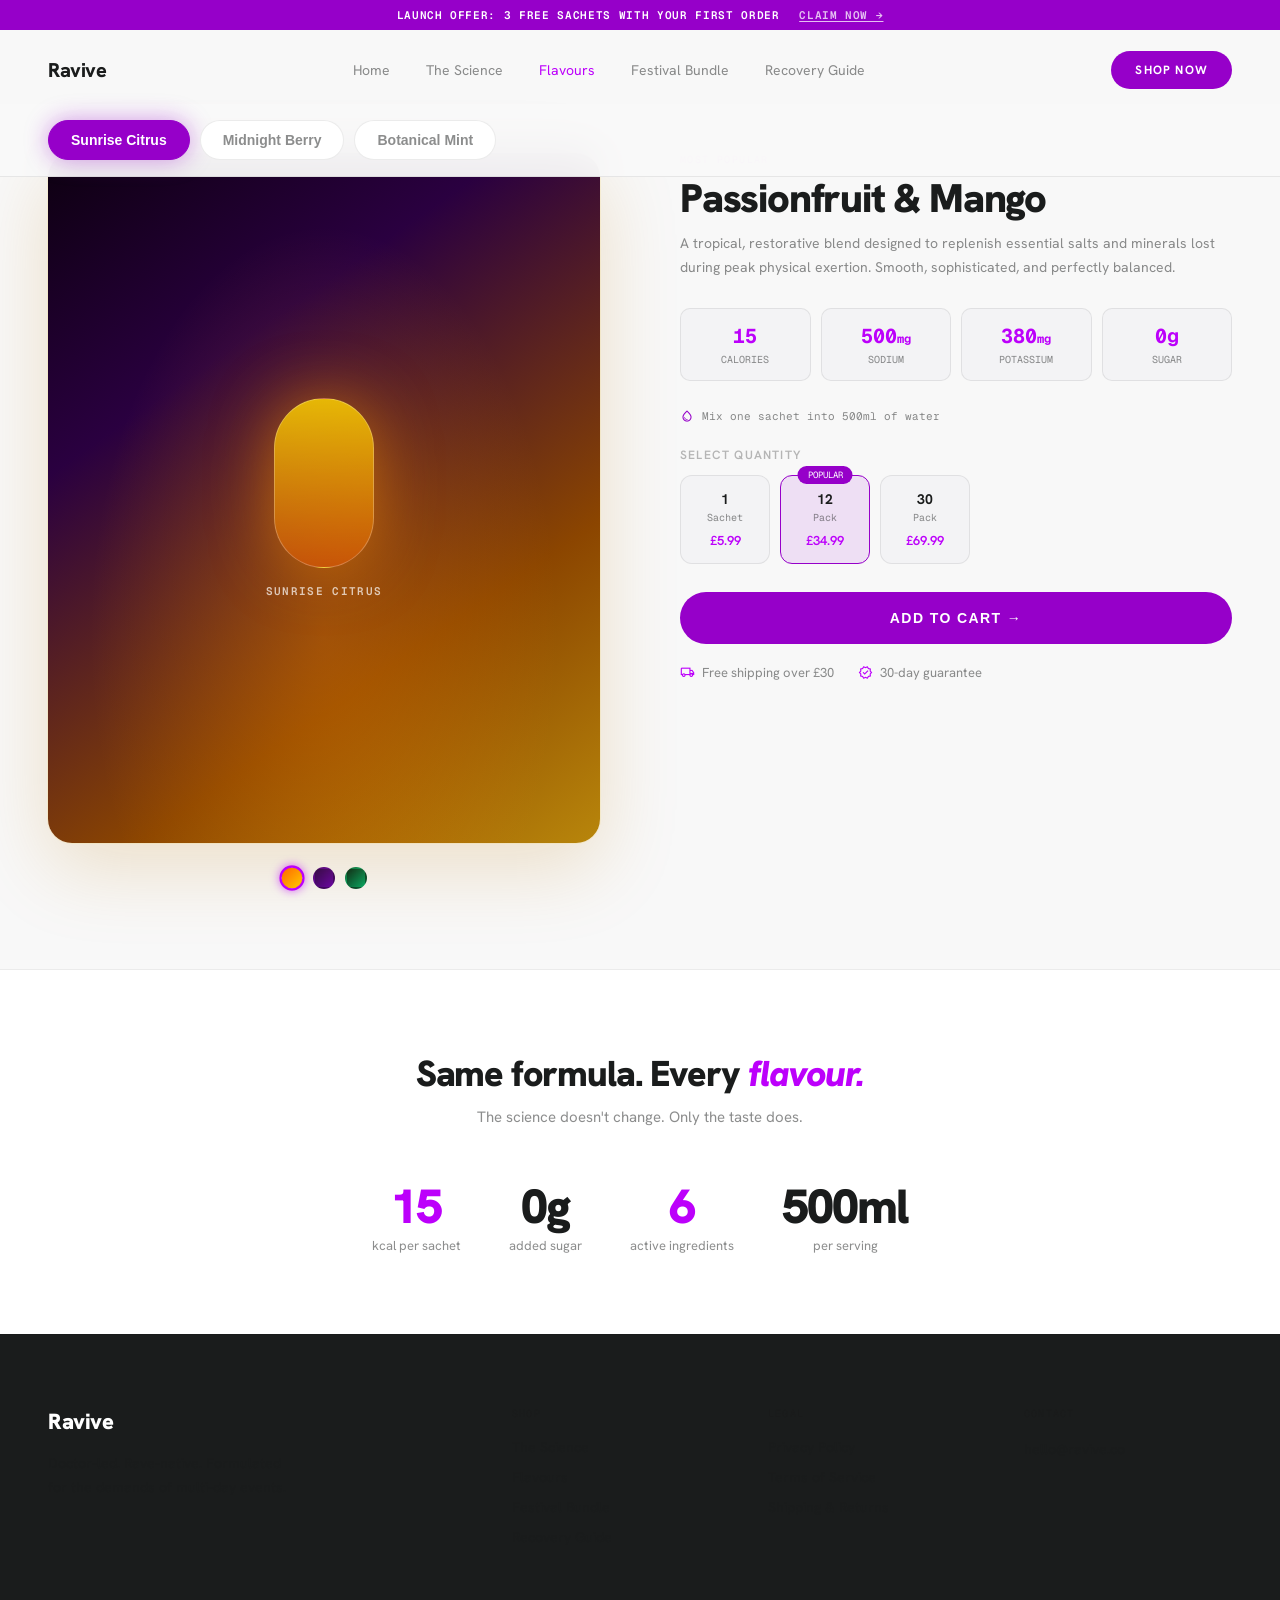
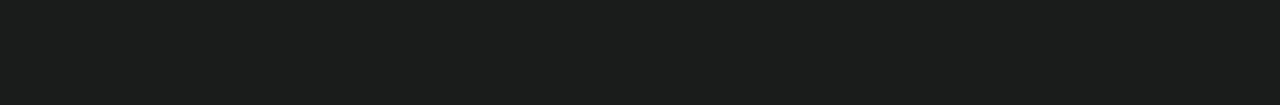
==== commit afa3ea4f: "Update background colour from #f9f9f9 to #f8f8f8 Co-Authored-By: Claude Sonnet 4.6 <noreply@anthropi" ====
--- a/product.html
+++ b/product.html
@@ -8,7 +8,7 @@
 <link href="https://fonts.googleapis.com/css2?family=Material+Symbols+Outlined:wght,FILL@100..700,0..1&display=swap" rel="stylesheet"/>
 <style>
 :root {
-  --bg: #f9f9f9; --surface: #ffffff; --surface2: #f3f3f5;
+  --bg: #f8f8f8; --surface: #ffffff; --surface2: #f3f3f5;
   --border: rgba(0,0,0,0.08); --purple: #9600c9; --purple-bright: #bc00fb;
   --purple-glow: rgba(150,0,201,0.3); --text: #1a1c1c;
   --text-muted: rgba(26,28,28,0.5); --text-dim: rgba(26,28,28,0.3);
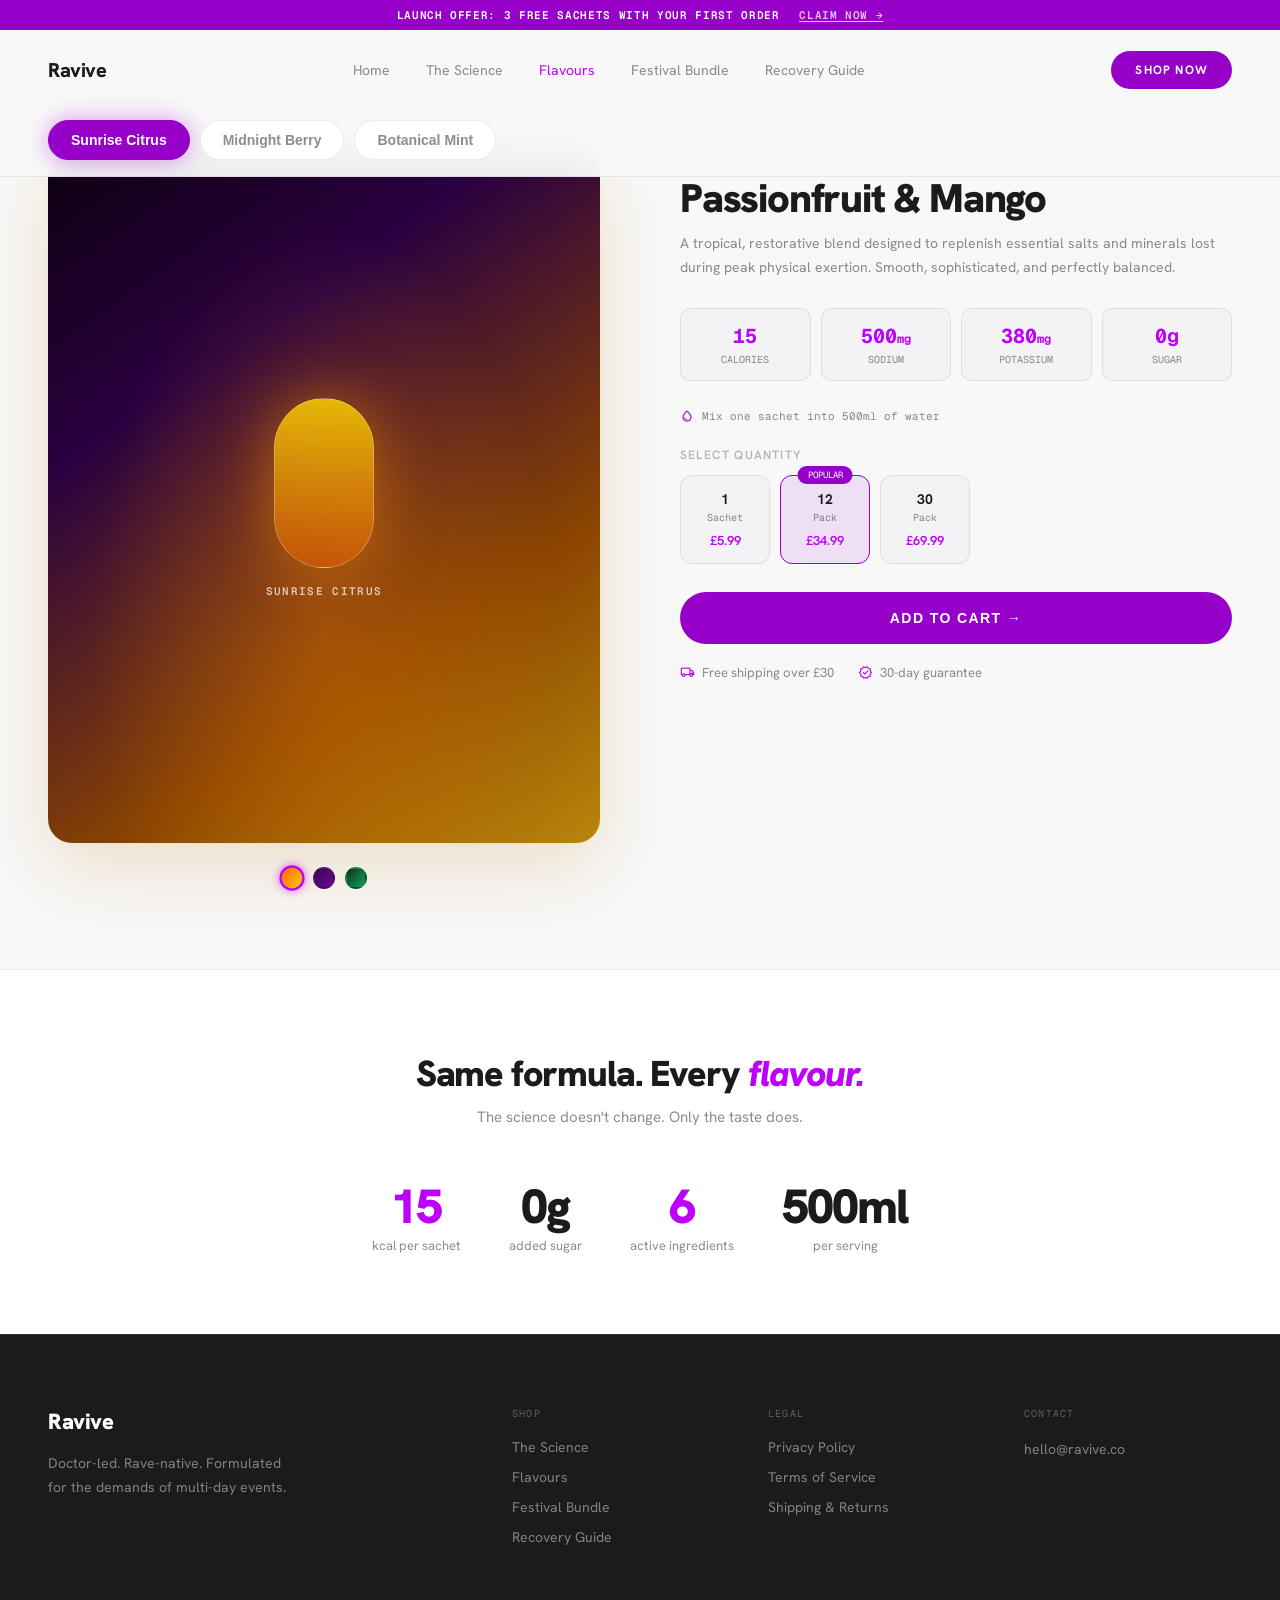
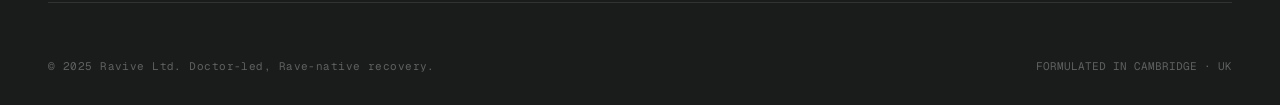
==== commit a9384c0a: "Fix all dark-on-dark contrast failures across 5 pages - Dark quad cards: label text changed to rgba(" ====
--- a/product.html
+++ b/product.html
@@ -265,17 +265,17 @@
 </section>
 
 <!-- FOOTER -->
-<footer style="background:#1a1c1c;padding:72px 48px 32px;border-top:1px solid var(--border);">
+<footer style="background:#1a1c1c;padding:72px 48px 32px;border-top:1px solid rgba(255,255,255,0.1);">
   <div style="max-width:1280px;margin:0 auto;">
-    <div style="display:grid;grid-template-columns:2fr 1fr 1fr 1fr;gap:48px;margin-bottom:56px;padding-bottom:56px;border-bottom:1px solid var(--border);" class="footer-grid">
-      <div><div style="font-size:22px;font-weight:900;color:#fff;margin-bottom:16px;letter-spacing:-0.02em;">Ravive</div><p style="font-size:14px;color:var(--text-muted);line-height:1.7;max-width:240px;">Doctor-led. Rave-native. Formulated for the demands of multi-day events.</p></div>
-      <div><div class="mono" style="font-size:10px;letter-spacing:0.12em;color:var(--text-dim);text-transform:uppercase;margin-bottom:18px;">Shop</div><div style="display:flex;flex-direction:column;gap:12px;"><a href="science.html" style="font-size:14px;color:var(--text-muted);">The Science</a><a href="product.html" style="font-size:14px;color:var(--text-muted);">Flavours</a><a href="shop.html" style="font-size:14px;color:var(--text-muted);">Festival Bundle</a><a href="recovery.html" style="font-size:14px;color:var(--text-muted);">Recovery Guide</a></div></div>
-      <div><div class="mono" style="font-size:10px;letter-spacing:0.12em;color:var(--text-dim);text-transform:uppercase;margin-bottom:18px;">Legal</div><div style="display:flex;flex-direction:column;gap:12px;"><a href="#" style="font-size:14px;color:var(--text-muted);">Privacy Policy</a><a href="#" style="font-size:14px;color:var(--text-muted);">Terms of Service</a><a href="#" style="font-size:14px;color:var(--text-muted);">Shipping &amp; Returns</a></div></div>
-      <div><div class="mono" style="font-size:10px;letter-spacing:0.12em;color:var(--text-dim);text-transform:uppercase;margin-bottom:18px;">Contact</div><a href="mailto:hello@ravive.co" style="font-size:14px;color:var(--text-muted);">hello@ravive.co</a></div>
+    <div style="display:grid;grid-template-columns:2fr 1fr 1fr 1fr;gap:48px;margin-bottom:56px;padding-bottom:56px;border-bottom:1px solid rgba(255,255,255,0.1);" class="footer-grid">
+      <div><div style="font-size:22px;font-weight:900;color:#fff;margin-bottom:16px;letter-spacing:-0.02em;">Ravive</div><p style="font-size:14px;color:rgba(255,255,255,0.45);line-height:1.7;max-width:240px;">Doctor-led. Rave-native. Formulated for the demands of multi-day events.</p></div>
+      <div><div class="mono" style="font-size:10px;letter-spacing:0.12em;color:rgba(255,255,255,0.3);text-transform:uppercase;margin-bottom:18px;">Shop</div><div style="display:flex;flex-direction:column;gap:12px;"><a href="science.html" style="font-size:14px;color:rgba(255,255,255,0.45);">The Science</a><a href="product.html" style="font-size:14px;color:rgba(255,255,255,0.45);">Flavours</a><a href="shop.html" style="font-size:14px;color:rgba(255,255,255,0.45);">Festival Bundle</a><a href="recovery.html" style="font-size:14px;color:rgba(255,255,255,0.45);">Recovery Guide</a></div></div>
+      <div><div class="mono" style="font-size:10px;letter-spacing:0.12em;color:rgba(255,255,255,0.3);text-transform:uppercase;margin-bottom:18px;">Legal</div><div style="display:flex;flex-direction:column;gap:12px;"><a href="#" style="font-size:14px;color:rgba(255,255,255,0.45);">Privacy Policy</a><a href="#" style="font-size:14px;color:rgba(255,255,255,0.45);">Terms of Service</a><a href="#" style="font-size:14px;color:rgba(255,255,255,0.45);">Shipping &amp; Returns</a></div></div>
+      <div><div class="mono" style="font-size:10px;letter-spacing:0.12em;color:rgba(255,255,255,0.3);text-transform:uppercase;margin-bottom:18px;">Contact</div><a href="mailto:hello@ravive.co" style="font-size:14px;color:rgba(255,255,255,0.45);">hello@ravive.co</a></div>
     </div>
     <div style="display:flex;justify-content:space-between;align-items:center;flex-wrap:wrap;gap:12px;">
-      <div class="mono" style="font-size:11px;color:var(--text-dim);letter-spacing:0.04em;">© 2025 Ravive Ltd. Doctor-led, Rave-native recovery.</div>
-      <div class="mono" style="font-size:11px;color:var(--text-dim);">FORMULATED IN CAMBRIDGE · UK</div>
+      <div class="mono" style="font-size:11px;color:rgba(255,255,255,0.3);letter-spacing:0.04em;">© 2025 Ravive Ltd. Doctor-led, Rave-native recovery.</div>
+      <div class="mono" style="font-size:11px;color:rgba(255,255,255,0.3);">FORMULATED IN CAMBRIDGE · UK</div>
     </div>
   </div>
 </footer>
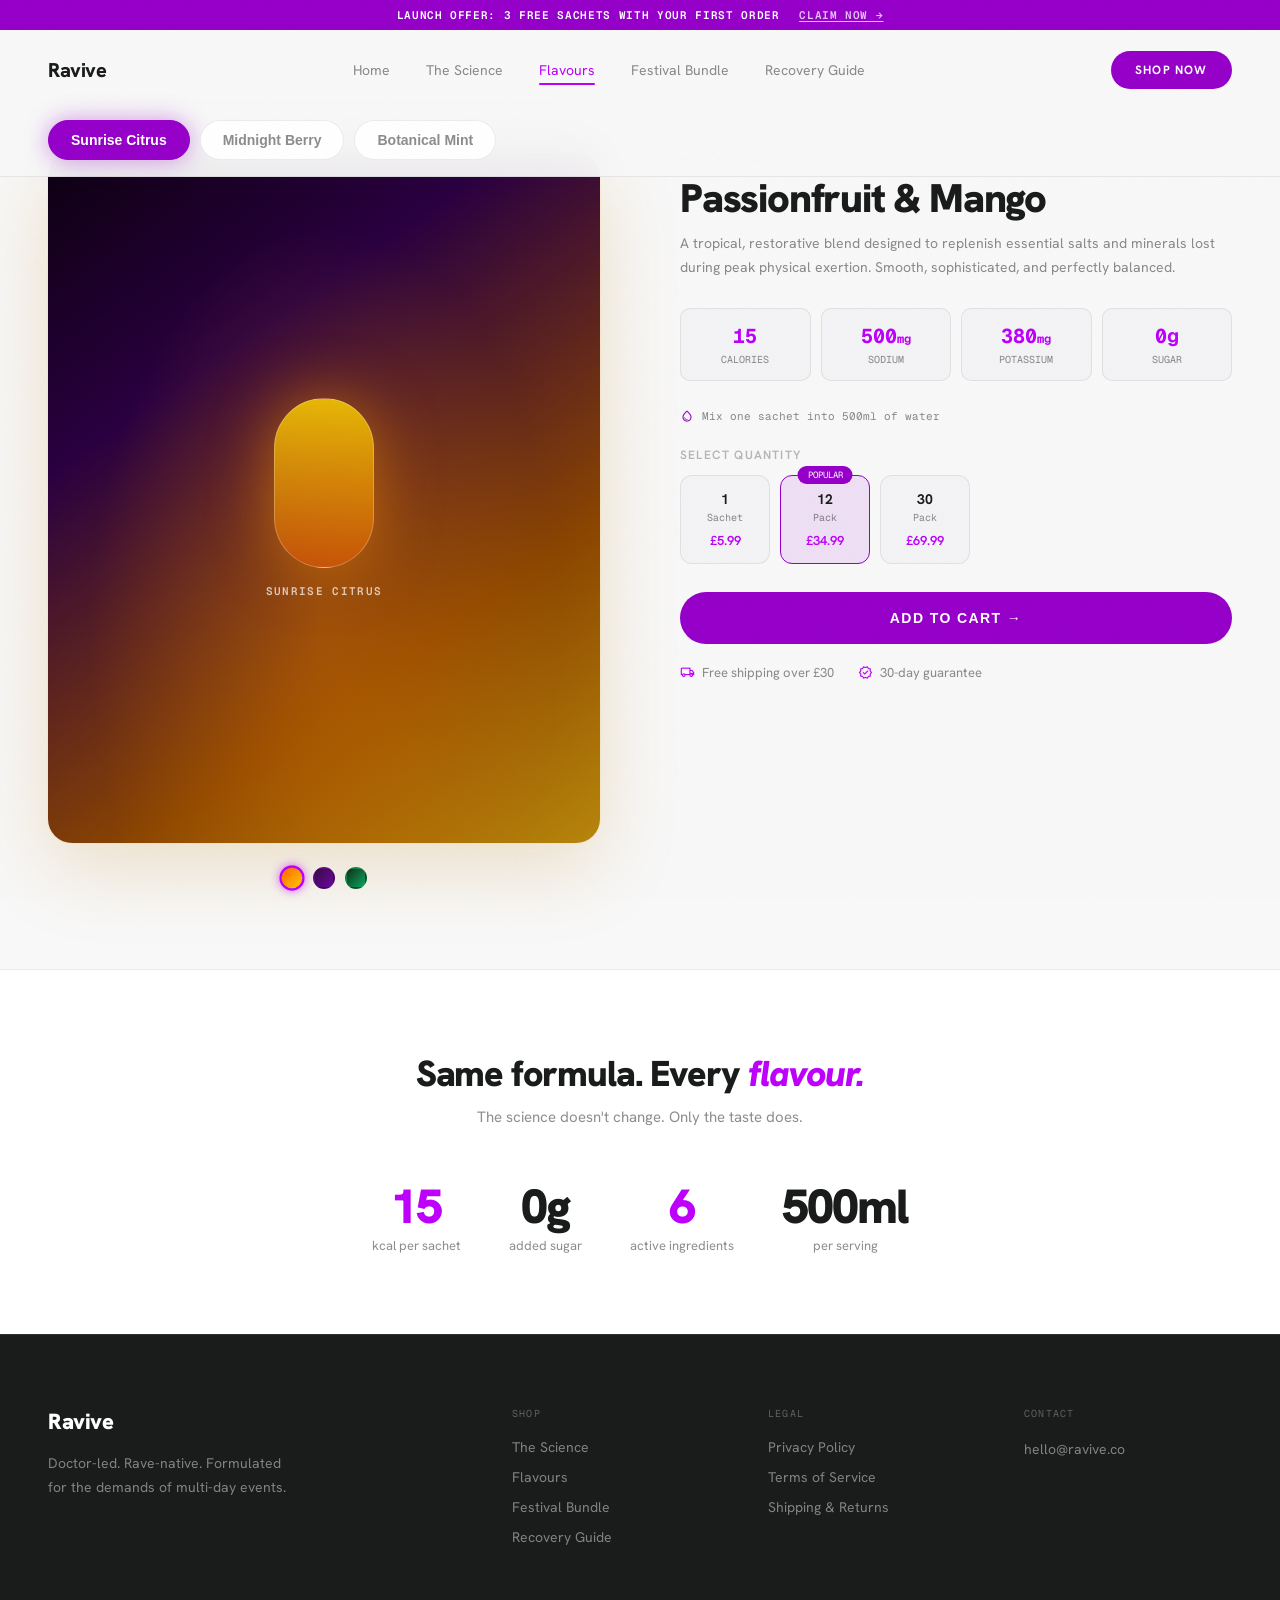
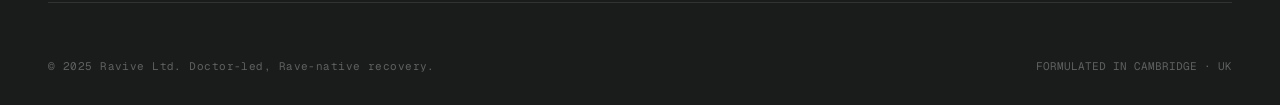
==== commit 4e9afd53: "Design polish: micro-interactions, motion craft & visual refinement (all pages) Motion craft & micro" ====
--- a/product.html
+++ b/product.html
@@ -25,7 +25,7 @@
 .reveal.visible { opacity: 1; transform: translateY(0); }
 /* Nav */
 .nav { position: fixed; top: 36px; left: 0; right: 0; z-index: 100; padding: 0 48px; height: 68px; display: flex; align-items: center; justify-content: space-between; transition: all 0.4s; }
-.nav.scrolled { background: rgba(249,249,249,0.92); backdrop-filter: blur(20px); border-bottom: 1px solid var(--border); }
+.nav.scrolled { background: rgba(248,248,248,0.92); backdrop-filter: blur(20px); border-bottom: 1px solid var(--border); }
 .nav-logo { font-size: 20px; font-weight: 800; letter-spacing: -0.02em; color: #1a1c1c; }
 .nav-links { display: flex; align-items: center; gap: 36px; }
 .nav-link { font-size: 14px; color: var(--text-muted); transition: color 0.2s; }
@@ -64,6 +64,27 @@
   .footer-grid { grid-template-columns: 1fr !important; }
   .stats-row { grid-template-columns: 1fr 1fr !important; }
 }
+
+/* ── SHARED POLISH (grain, reduced-motion, nav underline, button press, footer, marquee) ── */
+body::after {
+  content: ''; position: fixed; inset: 0; z-index: 9999; pointer-events: none;
+  opacity: 0.025; mix-blend-mode: multiply;
+  background-image: url("data:image/svg+xml,%3Csvg xmlns='http://www.w3.org/2000/svg' width='120' height='120'%3E%3Cfilter id='n'%3E%3CfeTurbulence type='fractalNoise' baseFrequency='0.9' numOctaves='3' stitchTiles='stitch'/%3E%3C/filter%3E%3Crect width='100%25' height='100%25' filter='url(%23n)'/%3E%3C/svg%3E");
+}
+.nav-link { position: relative; }
+.nav-link::after { content: ''; position: absolute; left: 0; right: 0; bottom: -6px; height: 2px; background: var(--purple-bright); border-radius: 2px; transform: scaleX(0); transform-origin: left; transition: transform 0.35s cubic-bezier(0.22,1,0.36,1); }
+.nav-link:hover::after, .nav-link.active::after { transform: scaleX(1); }
+.btn-primary:active, .btn-ghost:active { transform: translateY(0) scale(0.97); transition-duration: 0.08s; }
+.footer-links a { transition: color 0.2s, transform 0.2s; display: inline-block; width: fit-content; }
+.footer-links a:hover { transform: translateX(4px); }
+.marquee-wrap { -webkit-mask-image: linear-gradient(90deg, transparent, #000 12%, #000 88%, transparent); mask-image: linear-gradient(90deg, transparent, #000 12%, #000 88%, transparent); }
+.marquee-wrap:hover .marquee-track { animation-play-state: paused; }
+@media (prefers-reduced-motion: reduce) {
+  html { scroll-behavior: auto; }
+  *, *::before, *::after { animation-duration: 0.001ms !important; animation-iteration-count: 1 !important; transition-duration: 0.001ms !important; }
+  .marquee-track { animation: none !important; }
+  body::after { display: none; }
+}
 </style>
 </head>
 <body>
@@ -91,7 +112,7 @@
     </button>
   </div>
 </nav>
-<div id="mobileMenu" style="position:fixed;top:100px;left:0;right:0;z-index:99;flex-direction:column;background:rgba(249,249,249,0.98);backdrop-filter:blur(20px);border-bottom:1px solid var(--border);padding:20px 24px;gap:4px;">
+<div id="mobileMenu" style="position:fixed;top:100px;left:0;right:0;z-index:99;flex-direction:column;background:rgba(248,248,248,0.98);backdrop-filter:blur(20px);border-bottom:1px solid var(--border);padding:20px 24px;gap:4px;">
   <a href="index.html" style="padding:13px 0;font-size:16px;color:var(--text-muted);border-bottom:1px solid var(--border);display:block;">Home</a>
   <a href="science.html" style="padding:13px 0;font-size:16px;color:var(--text-muted);border-bottom:1px solid var(--border);display:block;">The Science</a>
   <a href="product.html" style="padding:13px 0;font-size:16px;color:var(--purple-bright);border-bottom:1px solid var(--border);display:block;font-weight:600;">Flavours</a>
@@ -101,7 +122,7 @@
 </div>
 
 <!-- TABS BAR -->
-<div id="tabs-bar" style="position:sticky;top:104px;z-index:50;background:rgba(249,249,249,0.95);backdrop-filter:blur(20px);border-bottom:1px solid var(--border);padding:16px 48px;">
+<div id="tabs-bar" style="position:sticky;top:104px;z-index:50;background:rgba(248,248,248,0.95);backdrop-filter:blur(20px);border-bottom:1px solid var(--border);padding:16px 48px;">
   <div style="max-width:1280px;margin:0 auto;display:flex;gap:10px;flex-wrap:wrap;">
     <button class="flavour-tab active" onclick="switchFlavour('citrus',this)">Sunrise Citrus</button>
     <button class="flavour-tab" onclick="switchFlavour('berry',this)">Midnight Berry</button>
@@ -301,5 +322,25 @@
   e.currentTarget.classList.add('active');
 }
 </script>
+
+<script>
+(function(){
+  var fine = window.matchMedia('(pointer: fine)').matches;
+  var reduced = window.matchMedia('(prefers-reduced-motion: reduce)').matches;
+  if (!fine || reduced) return;
+  var S = 0.32, M = 10;
+  document.querySelectorAll('.btn-primary').forEach(function(btn){
+    btn.style.willChange = 'transform';
+    btn.addEventListener('mouseenter', function(){ btn.style.transition = 'transform 0.15s ease-out, background 0.3s, box-shadow 0.3s'; });
+    btn.addEventListener('mousemove', function(e){
+      var r = btn.getBoundingClientRect();
+      var dx = Math.max(-M, Math.min(M, (e.clientX-(r.left+r.width/2))*S));
+      var dy = Math.max(-M, Math.min(M, (e.clientY-(r.top+r.height/2))*S));
+      btn.style.transform = 'translate('+dx+'px,'+dy+'px)';
+    });
+    btn.addEventListener('mouseleave', function(){ btn.style.transition=''; btn.style.transform=''; });
+  });
+})();
+</script>
 </body>
 </html>
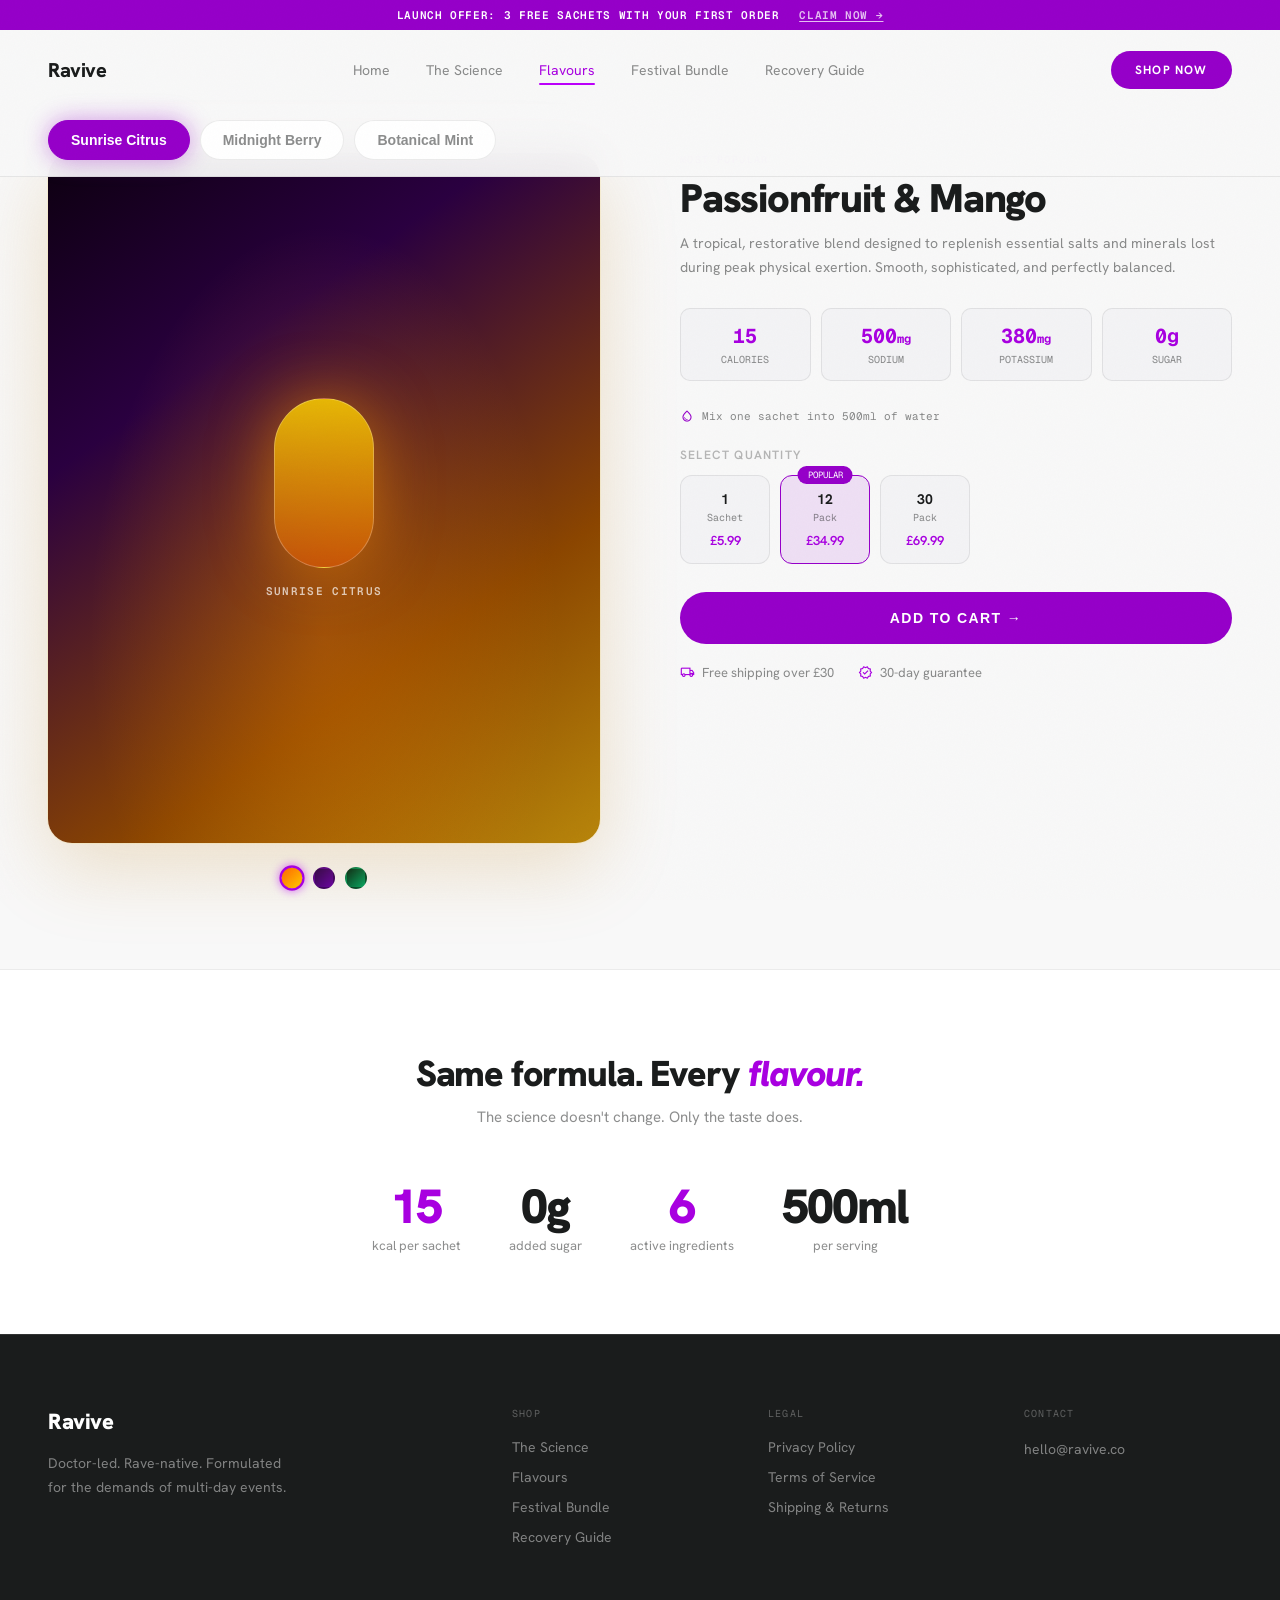
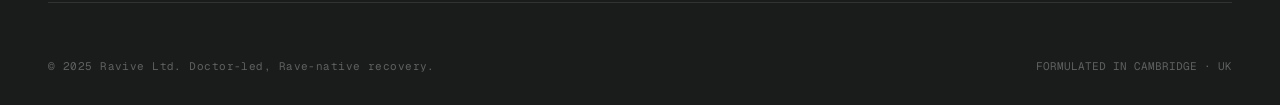
==== commit 2ca84597: "Accessibility: fix WCAG AA contrast failures found via Playwright audit Ran a Playwright audit (cont" ====
--- a/product.html
+++ b/product.html
@@ -10,6 +10,7 @@
 :root {
   --bg: #f8f8f8; --surface: #ffffff; --surface2: #f3f3f5;
   --border: rgba(0,0,0,0.08); --purple: #9600c9; --purple-bright: #bc00fb;
+  --purple-text: #a800e0; --purple-on-dark: #c44dff;
   --purple-glow: rgba(150,0,201,0.3); --text: #1a1c1c;
   --text-muted: rgba(26,28,28,0.5); --text-dim: rgba(26,28,28,0.3);
 }
@@ -20,7 +21,7 @@
 .btn-primary { background: var(--purple); color: #fff; font-size: 13px; letter-spacing: 0.1em; font-weight: 700; padding: 14px 32px; border-radius: 9999px; border: none; cursor: pointer; transition: all 0.3s; display: inline-block; }
 .btn-primary:hover { background: var(--purple-bright); box-shadow: 0 0 40px var(--purple-glow); transform: translateY(-2px); }
 .btn-ghost { background: transparent; color: var(--text); font-size: 13px; letter-spacing: 0.08em; font-weight: 600; padding: 13px 32px; border-radius: 9999px; border: 1px solid var(--border); cursor: pointer; transition: all 0.3s; display: inline-block; }
-.btn-ghost:hover { border-color: var(--purple); color: var(--purple-bright); }
+.btn-ghost:hover { border-color: var(--purple); color: var(--purple-text); }
 .reveal { opacity: 0; transform: translateY(28px); transition: opacity 0.7s cubic-bezier(0.22,1,0.36,1), transform 0.7s cubic-bezier(0.22,1,0.36,1); }
 .reveal.visible { opacity: 1; transform: translateY(0); }
 /* Nav */
@@ -30,7 +31,7 @@
 .nav-links { display: flex; align-items: center; gap: 36px; }
 .nav-link { font-size: 14px; color: var(--text-muted); transition: color 0.2s; }
 .nav-link:hover { color: #1a1c1c; }
-.nav-link.active { color: var(--purple-bright); }
+.nav-link.active { color: var(--purple-text); }
 .mobile-btn { display: none; }
 #mobileMenu { display: none; }
 #mobileMenu.open { display: flex; }
@@ -48,7 +49,7 @@
 .stat-mini { background: var(--surface2); border: 1px solid var(--border); border-radius: 10px; padding: 14px 10px; text-align: center; }
 /* Swatch */
 .swatch { width: 22px; height: 22px; border-radius: 50%; cursor: pointer; border: 2px solid transparent; transition: all 0.2s; }
-.swatch.active { border-color: var(--purple-bright); box-shadow: 0 0 8px rgba(188,0,251,0.6); transform: scale(1.15); }
+.swatch.active { border-color: var(--purple-text); box-shadow: 0 0 8px rgba(188,0,251,0.6); transform: scale(1.15); }
 @media (max-width: 768px) {
   .nav { padding: 0 20px; }
   .nav-links, .nav-cta-d { display: none !important; }
@@ -115,7 +116,7 @@
 <div id="mobileMenu" style="position:fixed;top:100px;left:0;right:0;z-index:99;flex-direction:column;background:rgba(248,248,248,0.98);backdrop-filter:blur(20px);border-bottom:1px solid var(--border);padding:20px 24px;gap:4px;">
   <a href="index.html" style="padding:13px 0;font-size:16px;color:var(--text-muted);border-bottom:1px solid var(--border);display:block;">Home</a>
   <a href="science.html" style="padding:13px 0;font-size:16px;color:var(--text-muted);border-bottom:1px solid var(--border);display:block;">The Science</a>
-  <a href="product.html" style="padding:13px 0;font-size:16px;color:var(--purple-bright);border-bottom:1px solid var(--border);display:block;font-weight:600;">Flavours</a>
+  <a href="product.html" style="padding:13px 0;font-size:16px;color:var(--purple-text);border-bottom:1px solid var(--border);display:block;font-weight:600;">Flavours</a>
   <a href="shop.html" style="padding:13px 0;font-size:16px;color:var(--text-muted);border-bottom:1px solid var(--border);display:block;">Festival Bundle</a>
   <a href="recovery.html" style="padding:13px 0;font-size:16px;color:var(--text-muted);display:block;">Recovery Guide</a>
   <a href="product.html" class="btn-primary" style="margin-top:20px;text-align:center;display:block;">SHOP NOW</a>
@@ -150,14 +151,14 @@
       </div>
     </div>
     <div>
-      <div class="mono" style="font-size:10px;letter-spacing:0.14em;color:var(--purple-bright);text-transform:uppercase;margin-bottom:10px;">MOST POPULAR</div>
+      <div class="mono" style="font-size:10px;letter-spacing:0.14em;color:var(--purple-text);text-transform:uppercase;margin-bottom:10px;">MOST POPULAR</div>
       <h1 class="prod-title" style="font-size:40px;font-weight:900;letter-spacing:-0.03em;color:#1a1c1c;margin-bottom:12px;line-height:1.1;">Passionfruit &amp; Mango</h1>
       <p style="font-size:14px;color:var(--text-muted);margin-bottom:28px;line-height:1.7;">A tropical, restorative blend designed to replenish essential salts and minerals lost during peak physical exertion. Smooth, sophisticated, and perfectly balanced.</p>
       <div style="display:grid;grid-template-columns:repeat(4,1fr);gap:10px;margin-bottom:28px;" class="stats-row">
-        <div class="stat-mini"><div class="mono" style="font-size:20px;font-weight:700;color:var(--purple-bright);">15</div><div style="font-size:10px;color:var(--text-muted);margin-top:4px;" class="mono">CALORIES</div></div>
-        <div class="stat-mini"><div class="mono" style="font-size:20px;font-weight:700;color:var(--purple-bright);">500<span style="font-size:12px;">mg</span></div><div style="font-size:10px;color:var(--text-muted);margin-top:4px;" class="mono">SODIUM</div></div>
-        <div class="stat-mini"><div class="mono" style="font-size:20px;font-weight:700;color:var(--purple-bright);">380<span style="font-size:12px;">mg</span></div><div style="font-size:10px;color:var(--text-muted);margin-top:4px;" class="mono">POTASSIUM</div></div>
-        <div class="stat-mini"><div class="mono" style="font-size:20px;font-weight:700;color:var(--purple-bright);">0g</div><div style="font-size:10px;color:var(--text-muted);margin-top:4px;" class="mono">SUGAR</div></div>
+        <div class="stat-mini"><div class="mono" style="font-size:20px;font-weight:700;color:var(--purple-text);">15</div><div style="font-size:10px;color:var(--text-muted);margin-top:4px;" class="mono">CALORIES</div></div>
+        <div class="stat-mini"><div class="mono" style="font-size:20px;font-weight:700;color:var(--purple-text);">500<span style="font-size:12px;">mg</span></div><div style="font-size:10px;color:var(--text-muted);margin-top:4px;" class="mono">SODIUM</div></div>
+        <div class="stat-mini"><div class="mono" style="font-size:20px;font-weight:700;color:var(--purple-text);">380<span style="font-size:12px;">mg</span></div><div style="font-size:10px;color:var(--text-muted);margin-top:4px;" class="mono">POTASSIUM</div></div>
+        <div class="stat-mini"><div class="mono" style="font-size:20px;font-weight:700;color:var(--purple-text);">0g</div><div style="font-size:10px;color:var(--text-muted);margin-top:4px;" class="mono">SUGAR</div></div>
       </div>
       <div class="mono" style="font-size:11px;color:var(--text-muted);margin-bottom:24px;display:flex;align-items:center;gap:8px;">
         <span class="material-symbols-outlined" style="font-size:14px;color:var(--purple);">water_drop</span>
@@ -169,25 +170,25 @@
           <div class="qty-pack" id="qty-1" onclick="selectQty(event)">
             <div style="font-size:14px;font-weight:700;color:#1a1c1c;">1</div>
             <div class="mono" style="font-size:10px;color:var(--text-muted);margin-top:3px;">Sachet</div>
-            <div style="font-size:13px;font-weight:600;color:var(--purple-bright);margin-top:8px;">£5.99</div>
+            <div style="font-size:13px;font-weight:600;color:var(--purple-text);margin-top:8px;">£5.99</div>
           </div>
           <div class="qty-pack active" id="qty-12" onclick="selectQty(event)" style="position:relative;">
             <div style="position:absolute;top:-10px;left:50%;transform:translateX(-50%);background:var(--purple);color:#fff;font-size:9px;padding:3px 10px;border-radius:9999px;white-space:nowrap;" class="mono">POPULAR</div>
             <div style="font-size:14px;font-weight:700;color:#1a1c1c;">12</div>
             <div class="mono" style="font-size:10px;color:var(--text-muted);margin-top:3px;">Pack</div>
-            <div style="font-size:13px;font-weight:600;color:var(--purple-bright);margin-top:8px;">£34.99</div>
+            <div style="font-size:13px;font-weight:600;color:var(--purple-text);margin-top:8px;">£34.99</div>
           </div>
           <div class="qty-pack" id="qty-30" onclick="selectQty(event)">
             <div style="font-size:14px;font-weight:700;color:#1a1c1c;">30</div>
             <div class="mono" style="font-size:10px;color:var(--text-muted);margin-top:3px;">Pack</div>
-            <div style="font-size:13px;font-weight:600;color:var(--purple-bright);margin-top:8px;">£69.99</div>
+            <div style="font-size:13px;font-weight:600;color:var(--purple-text);margin-top:8px;">£69.99</div>
           </div>
         </div>
       </div>
       <button class="btn-primary" style="width:100%;text-align:center;font-size:14px;padding:18px;" onclick="this.textContent='Added ✓';this.style.background='#22c55e';setTimeout(()=>{this.textContent='ADD TO CART →';this.style.background='';},2000)">ADD TO CART →</button>
       <div style="display:flex;align-items:center;gap:24px;margin-top:20px;flex-wrap:wrap;">
-        <div style="display:flex;align-items:center;gap:7px;"><span class="material-symbols-outlined" style="font-size:15px;color:var(--purple-bright);">local_shipping</span><span style="font-size:13px;color:var(--text-muted);">Free shipping over £30</span></div>
-        <div style="display:flex;align-items:center;gap:7px;"><span class="material-symbols-outlined" style="font-size:15px;color:var(--purple-bright);">verified</span><span style="font-size:13px;color:var(--text-muted);">30-day guarantee</span></div>
+        <div style="display:flex;align-items:center;gap:7px;"><span class="material-symbols-outlined" style="font-size:15px;color:var(--purple-text);">local_shipping</span><span style="font-size:13px;color:var(--text-muted);">Free shipping over £30</span></div>
+        <div style="display:flex;align-items:center;gap:7px;"><span class="material-symbols-outlined" style="font-size:15px;color:var(--purple-text);">verified</span><span style="font-size:13px;color:var(--text-muted);">30-day guarantee</span></div>
       </div>
     </div>
   </div>
@@ -213,18 +214,18 @@
       <h1 class="prod-title" style="font-size:40px;font-weight:900;letter-spacing:-0.03em;color:#1a1c1c;margin-bottom:12px;line-height:1.1;">Blackberry &amp; Açaí</h1>
       <p style="font-size:14px;color:var(--text-muted);margin-bottom:28px;line-height:1.7;">A deep, antioxidant-rich blend. Dark berry notes with a smooth finish. Rich in polyphenols to combat oxidative stress from long nights.</p>
       <div style="display:grid;grid-template-columns:repeat(4,1fr);gap:10px;margin-bottom:28px;" class="stats-row">
-        <div class="stat-mini"><div class="mono" style="font-size:20px;font-weight:700;color:var(--purple-bright);">15</div><div style="font-size:10px;color:var(--text-muted);margin-top:4px;" class="mono">CALORIES</div></div>
-        <div class="stat-mini"><div class="mono" style="font-size:20px;font-weight:700;color:var(--purple-bright);">500<span style="font-size:12px;">mg</span></div><div style="font-size:10px;color:var(--text-muted);margin-top:4px;" class="mono">SODIUM</div></div>
-        <div class="stat-mini"><div class="mono" style="font-size:20px;font-weight:700;color:var(--purple-bright);">380<span style="font-size:12px;">mg</span></div><div style="font-size:10px;color:var(--text-muted);margin-top:4px;" class="mono">POTASSIUM</div></div>
-        <div class="stat-mini"><div class="mono" style="font-size:20px;font-weight:700;color:var(--purple-bright);">0g</div><div style="font-size:10px;color:var(--text-muted);margin-top:4px;" class="mono">SUGAR</div></div>
+        <div class="stat-mini"><div class="mono" style="font-size:20px;font-weight:700;color:var(--purple-text);">15</div><div style="font-size:10px;color:var(--text-muted);margin-top:4px;" class="mono">CALORIES</div></div>
+        <div class="stat-mini"><div class="mono" style="font-size:20px;font-weight:700;color:var(--purple-text);">500<span style="font-size:12px;">mg</span></div><div style="font-size:10px;color:var(--text-muted);margin-top:4px;" class="mono">SODIUM</div></div>
+        <div class="stat-mini"><div class="mono" style="font-size:20px;font-weight:700;color:var(--purple-text);">380<span style="font-size:12px;">mg</span></div><div style="font-size:10px;color:var(--text-muted);margin-top:4px;" class="mono">POTASSIUM</div></div>
+        <div class="stat-mini"><div class="mono" style="font-size:20px;font-weight:700;color:var(--purple-text);">0g</div><div style="font-size:10px;color:var(--text-muted);margin-top:4px;" class="mono">SUGAR</div></div>
       </div>
       <div class="mono" style="font-size:11px;color:var(--text-muted);margin-bottom:24px;display:flex;align-items:center;gap:8px;"><span class="material-symbols-outlined" style="font-size:14px;color:var(--purple);">water_drop</span>Mix one sachet into 500ml of water</div>
       <div style="margin-bottom:28px;">
         <div style="font-size:12px;font-weight:600;color:var(--text-dim);letter-spacing:0.1em;text-transform:uppercase;margin-bottom:12px;">SELECT QUANTITY</div>
         <div style="display:flex;gap:10px;">
-          <div class="qty-pack" onclick="selectQty(event)"><div style="font-size:14px;font-weight:700;color:#1a1c1c;">1</div><div class="mono" style="font-size:10px;color:var(--text-muted);margin-top:3px;">Sachet</div><div style="font-size:13px;font-weight:600;color:var(--purple-bright);margin-top:8px;">£5.99</div></div>
-          <div class="qty-pack active" onclick="selectQty(event)" style="position:relative;"><div style="position:absolute;top:-10px;left:50%;transform:translateX(-50%);background:var(--purple);color:#fff;font-size:9px;padding:3px 10px;border-radius:9999px;white-space:nowrap;" class="mono">POPULAR</div><div style="font-size:14px;font-weight:700;color:#1a1c1c;">12</div><div class="mono" style="font-size:10px;color:var(--text-muted);margin-top:3px;">Pack</div><div style="font-size:13px;font-weight:600;color:var(--purple-bright);margin-top:8px;">£34.99</div></div>
-          <div class="qty-pack" onclick="selectQty(event)"><div style="font-size:14px;font-weight:700;color:#1a1c1c;">30</div><div class="mono" style="font-size:10px;color:var(--text-muted);margin-top:3px;">Pack</div><div style="font-size:13px;font-weight:600;color:var(--purple-bright);margin-top:8px;">£69.99</div></div>
+          <div class="qty-pack" onclick="selectQty(event)"><div style="font-size:14px;font-weight:700;color:#1a1c1c;">1</div><div class="mono" style="font-size:10px;color:var(--text-muted);margin-top:3px;">Sachet</div><div style="font-size:13px;font-weight:600;color:var(--purple-text);margin-top:8px;">£5.99</div></div>
+          <div class="qty-pack active" onclick="selectQty(event)" style="position:relative;"><div style="position:absolute;top:-10px;left:50%;transform:translateX(-50%);background:var(--purple);color:#fff;font-size:9px;padding:3px 10px;border-radius:9999px;white-space:nowrap;" class="mono">POPULAR</div><div style="font-size:14px;font-weight:700;color:#1a1c1c;">12</div><div class="mono" style="font-size:10px;color:var(--text-muted);margin-top:3px;">Pack</div><div style="font-size:13px;font-weight:600;color:var(--purple-text);margin-top:8px;">£34.99</div></div>
+          <div class="qty-pack" onclick="selectQty(event)"><div style="font-size:14px;font-weight:700;color:#1a1c1c;">30</div><div class="mono" style="font-size:10px;color:var(--text-muted);margin-top:3px;">Pack</div><div style="font-size:13px;font-weight:600;color:var(--purple-text);margin-top:8px;">£69.99</div></div>
         </div>
       </div>
       <button class="btn-primary" style="width:100%;text-align:center;font-size:14px;padding:18px;" onclick="this.textContent='Added ✓';this.style.background='#22c55e';setTimeout(()=>{this.textContent='ADD TO CART →';this.style.background='';},2000)">ADD TO CART →</button>
@@ -252,18 +253,18 @@
       <h1 class="prod-title" style="font-size:40px;font-weight:900;letter-spacing:-0.03em;color:#1a1c1c;margin-bottom:12px;line-height:1.1;">Lemon &amp; Elderflower</h1>
       <p style="font-size:14px;color:var(--text-muted);margin-bottom:28px;line-height:1.7;">A crisp, botanical blend with a gentle effervescence. Light on the palate and easy to drink even when you're feeling rough. The gentle option.</p>
       <div style="display:grid;grid-template-columns:repeat(4,1fr);gap:10px;margin-bottom:28px;" class="stats-row">
-        <div class="stat-mini"><div class="mono" style="font-size:20px;font-weight:700;color:var(--purple-bright);">15</div><div style="font-size:10px;color:var(--text-muted);margin-top:4px;" class="mono">CALORIES</div></div>
-        <div class="stat-mini"><div class="mono" style="font-size:20px;font-weight:700;color:var(--purple-bright);">500<span style="font-size:12px;">mg</span></div><div style="font-size:10px;color:var(--text-muted);margin-top:4px;" class="mono">SODIUM</div></div>
-        <div class="stat-mini"><div class="mono" style="font-size:20px;font-weight:700;color:var(--purple-bright);">380<span style="font-size:12px;">mg</span></div><div style="font-size:10px;color:var(--text-muted);margin-top:4px;" class="mono">POTASSIUM</div></div>
-        <div class="stat-mini"><div class="mono" style="font-size:20px;font-weight:700;color:var(--purple-bright);">0g</div><div style="font-size:10px;color:var(--text-muted);margin-top:4px;" class="mono">SUGAR</div></div>
+        <div class="stat-mini"><div class="mono" style="font-size:20px;font-weight:700;color:var(--purple-text);">15</div><div style="font-size:10px;color:var(--text-muted);margin-top:4px;" class="mono">CALORIES</div></div>
+        <div class="stat-mini"><div class="mono" style="font-size:20px;font-weight:700;color:var(--purple-text);">500<span style="font-size:12px;">mg</span></div><div style="font-size:10px;color:var(--text-muted);margin-top:4px;" class="mono">SODIUM</div></div>
+        <div class="stat-mini"><div class="mono" style="font-size:20px;font-weight:700;color:var(--purple-text);">380<span style="font-size:12px;">mg</span></div><div style="font-size:10px;color:var(--text-muted);margin-top:4px;" class="mono">POTASSIUM</div></div>
+        <div class="stat-mini"><div class="mono" style="font-size:20px;font-weight:700;color:var(--purple-text);">0g</div><div style="font-size:10px;color:var(--text-muted);margin-top:4px;" class="mono">SUGAR</div></div>
       </div>
       <div class="mono" style="font-size:11px;color:var(--text-muted);margin-bottom:24px;display:flex;align-items:center;gap:8px;"><span class="material-symbols-outlined" style="font-size:14px;color:var(--purple);">water_drop</span>Mix one sachet into 500ml of water</div>
       <div style="margin-bottom:28px;">
         <div style="font-size:12px;font-weight:600;color:var(--text-dim);letter-spacing:0.1em;text-transform:uppercase;margin-bottom:12px;">SELECT QUANTITY</div>
         <div style="display:flex;gap:10px;">
-          <div class="qty-pack" onclick="selectQty(event)"><div style="font-size:14px;font-weight:700;color:#1a1c1c;">1</div><div class="mono" style="font-size:10px;color:var(--text-muted);margin-top:3px;">Sachet</div><div style="font-size:13px;font-weight:600;color:var(--purple-bright);margin-top:8px;">£5.99</div></div>
-          <div class="qty-pack active" onclick="selectQty(event)" style="position:relative;"><div style="position:absolute;top:-10px;left:50%;transform:translateX(-50%);background:var(--purple);color:#fff;font-size:9px;padding:3px 10px;border-radius:9999px;white-space:nowrap;" class="mono">POPULAR</div><div style="font-size:14px;font-weight:700;color:#1a1c1c;">12</div><div class="mono" style="font-size:10px;color:var(--text-muted);margin-top:3px;">Pack</div><div style="font-size:13px;font-weight:600;color:var(--purple-bright);margin-top:8px;">£34.99</div></div>
-          <div class="qty-pack" onclick="selectQty(event)"><div style="font-size:14px;font-weight:700;color:#1a1c1c;">30</div><div class="mono" style="font-size:10px;color:var(--text-muted);margin-top:3px;">Pack</div><div style="font-size:13px;font-weight:600;color:var(--purple-bright);margin-top:8px;">£69.99</div></div>
+          <div class="qty-pack" onclick="selectQty(event)"><div style="font-size:14px;font-weight:700;color:#1a1c1c;">1</div><div class="mono" style="font-size:10px;color:var(--text-muted);margin-top:3px;">Sachet</div><div style="font-size:13px;font-weight:600;color:var(--purple-text);margin-top:8px;">£5.99</div></div>
+          <div class="qty-pack active" onclick="selectQty(event)" style="position:relative;"><div style="position:absolute;top:-10px;left:50%;transform:translateX(-50%);background:var(--purple);color:#fff;font-size:9px;padding:3px 10px;border-radius:9999px;white-space:nowrap;" class="mono">POPULAR</div><div style="font-size:14px;font-weight:700;color:#1a1c1c;">12</div><div class="mono" style="font-size:10px;color:var(--text-muted);margin-top:3px;">Pack</div><div style="font-size:13px;font-weight:600;color:var(--purple-text);margin-top:8px;">£34.99</div></div>
+          <div class="qty-pack" onclick="selectQty(event)"><div style="font-size:14px;font-weight:700;color:#1a1c1c;">30</div><div class="mono" style="font-size:10px;color:var(--text-muted);margin-top:3px;">Pack</div><div style="font-size:13px;font-weight:600;color:var(--purple-text);margin-top:8px;">£69.99</div></div>
         </div>
       </div>
       <button class="btn-primary" style="width:100%;text-align:center;font-size:14px;padding:18px;" onclick="this.textContent='Added ✓';this.style.background='#22c55e';setTimeout(()=>{this.textContent='ADD TO CART →';this.style.background='';},2000)">ADD TO CART →</button>
@@ -274,13 +275,13 @@
 <!-- FORMULA STATS -->
 <section style="padding:80px 48px;background:var(--surface);border-top:1px solid var(--border);">
   <div style="max-width:1280px;margin:0 auto;text-align:center;margin-bottom:56px;">
-    <h2 style="font-size:36px;font-weight:900;letter-spacing:-0.03em;color:#1a1c1c;">Same formula. Every <span style="color:var(--purple-bright);font-style:italic;">flavour.</span></h2>
+    <h2 style="font-size:36px;font-weight:900;letter-spacing:-0.03em;color:#1a1c1c;">Same formula. Every <span style="color:var(--purple-text);font-style:italic;">flavour.</span></h2>
     <p style="font-size:15px;color:var(--text-muted);margin-top:10px;">The science doesn't change. Only the taste does.</p>
   </div>
   <div style="max-width:900px;margin:0 auto;display:flex;justify-content:center;gap:48px;flex-wrap:wrap;">
-    <div style="text-align:center;"><div style="font-size:48px;font-weight:900;color:var(--purple-bright);letter-spacing:-0.04em;line-height:1;">15</div><div style="font-size:13px;color:var(--text-muted);margin-top:6px;">kcal per sachet</div></div>
+    <div style="text-align:center;"><div style="font-size:48px;font-weight:900;color:var(--purple-text);letter-spacing:-0.04em;line-height:1;">15</div><div style="font-size:13px;color:var(--text-muted);margin-top:6px;">kcal per sachet</div></div>
     <div style="text-align:center;"><div style="font-size:48px;font-weight:900;color:#1a1c1c;letter-spacing:-0.04em;line-height:1;">0g</div><div style="font-size:13px;color:var(--text-muted);margin-top:6px;">added sugar</div></div>
-    <div style="text-align:center;"><div style="font-size:48px;font-weight:900;color:var(--purple-bright);letter-spacing:-0.04em;line-height:1;">6</div><div style="font-size:13px;color:var(--text-muted);margin-top:6px;">active ingredients</div></div>
+    <div style="text-align:center;"><div style="font-size:48px;font-weight:900;color:var(--purple-text);letter-spacing:-0.04em;line-height:1;">6</div><div style="font-size:13px;color:var(--text-muted);margin-top:6px;">active ingredients</div></div>
     <div style="text-align:center;"><div style="font-size:48px;font-weight:900;color:#1a1c1c;letter-spacing:-0.04em;line-height:1;">500ml</div><div style="font-size:13px;color:var(--text-muted);margin-top:6px;">per serving</div></div>
   </div>
 </section>
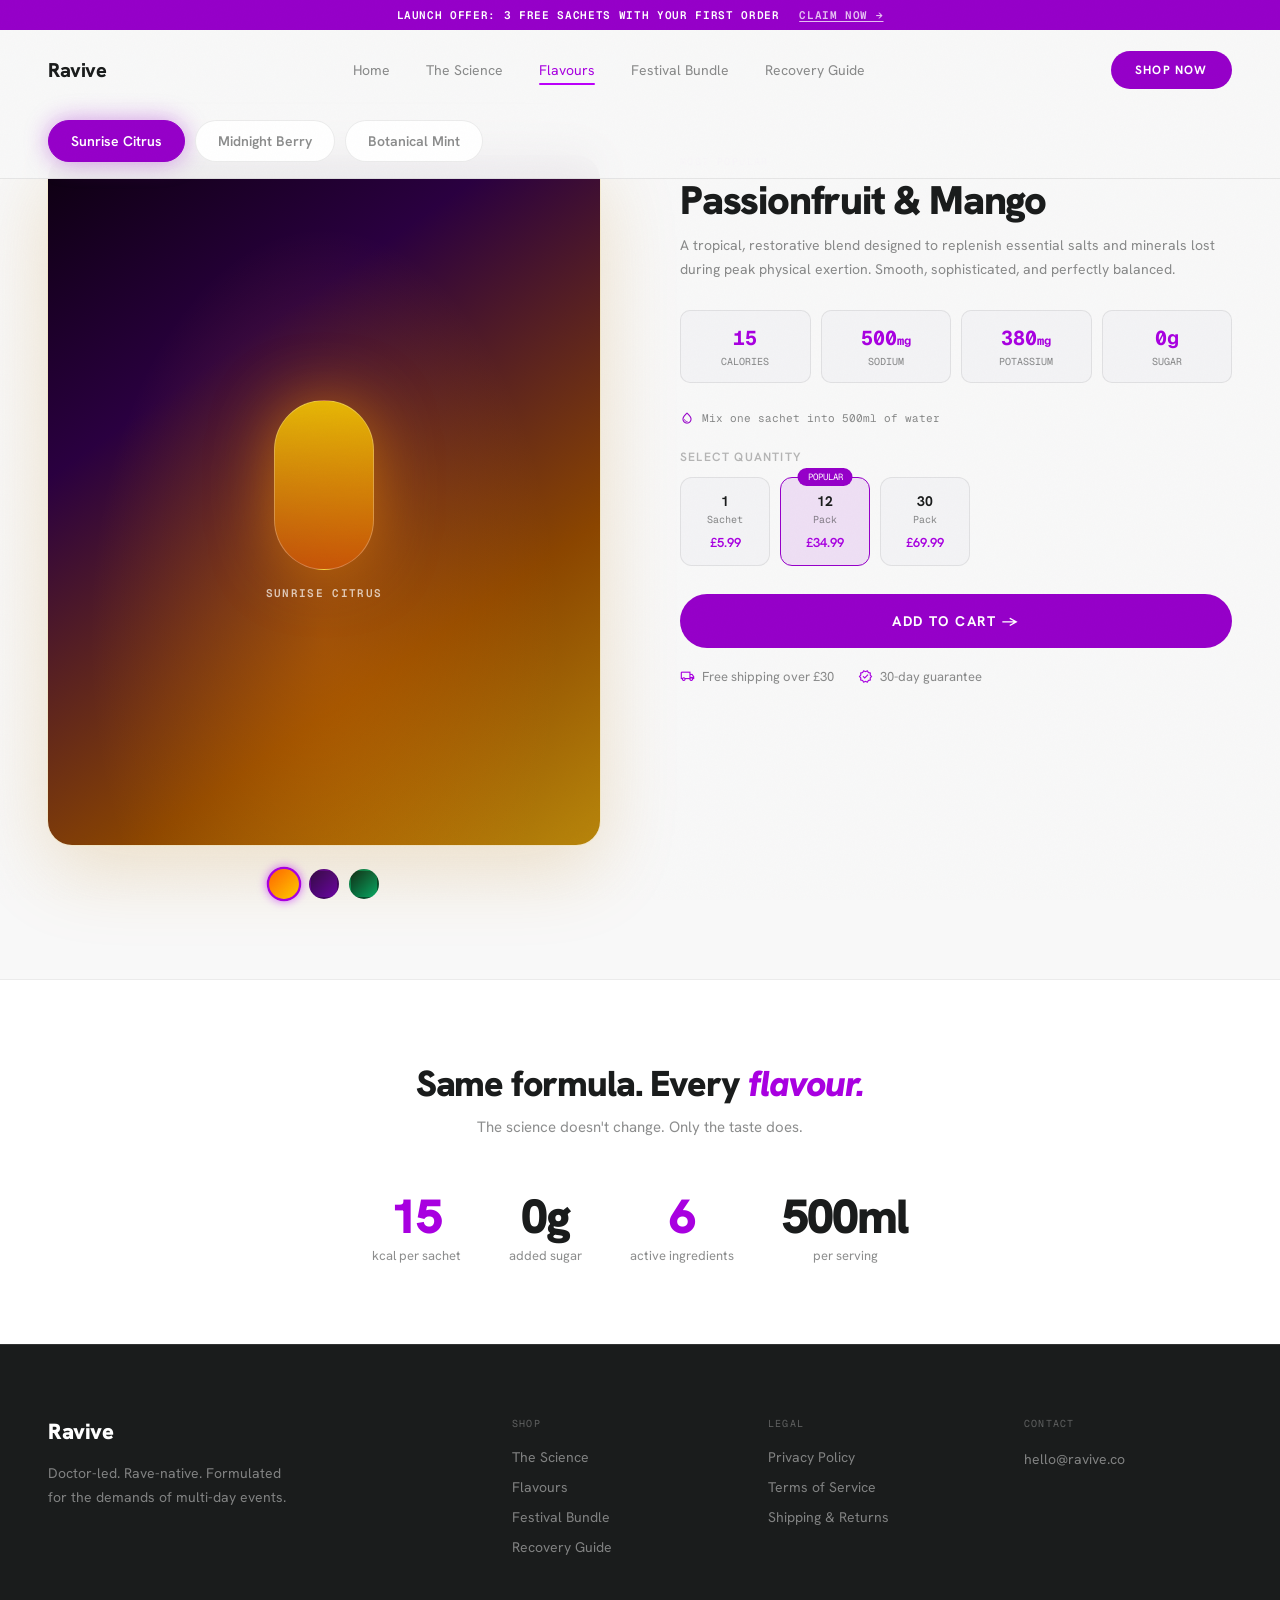
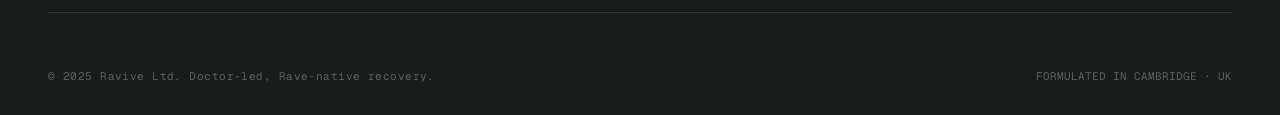
==== commit 3519521f: "Responsive + design fixes across all pages - Fix white-on-white text in shop/index bundle cards (lef" ====
--- a/product.html
+++ b/product.html
@@ -16,6 +16,9 @@
 }
 * { box-sizing: border-box; margin: 0; padding: 0; }
 body { font-family: 'Hanken Grotesk', sans-serif; background: var(--bg); color: var(--text); -webkit-font-smoothing: antialiased; overflow-x: hidden; }
+button, input, select, textarea { font-family: inherit; }
+::selection { background: rgba(150,0,201,0.22); }
+a:focus-visible, button:focus-visible, input:focus-visible { outline: 2px solid var(--purple-bright); outline-offset: 3px; border-radius: 4px; }
 .mono { font-family: 'Geist Mono', monospace; }
 a { text-decoration: none; color: inherit; }
 .btn-primary { background: var(--purple); color: #fff; font-size: 13px; letter-spacing: 0.1em; font-weight: 700; padding: 14px 32px; border-radius: 9999px; border: none; cursor: pointer; transition: all 0.3s; display: inline-block; }
@@ -26,7 +29,7 @@
 .reveal.visible { opacity: 1; transform: translateY(0); }
 /* Nav */
 .nav { position: fixed; top: 36px; left: 0; right: 0; z-index: 100; padding: 0 48px; height: 68px; display: flex; align-items: center; justify-content: space-between; transition: all 0.4s; }
-.nav.scrolled { background: rgba(248,248,248,0.92); backdrop-filter: blur(20px); border-bottom: 1px solid var(--border); }
+.nav.scrolled { background: rgba(248,248,248,0.92); -webkit-backdrop-filter: blur(20px); backdrop-filter: blur(20px); border-bottom: 1px solid var(--border); }
 .nav-logo { font-size: 20px; font-weight: 800; letter-spacing: -0.02em; color: #1a1c1c; }
 .nav-links { display: flex; align-items: center; gap: 36px; }
 .nav-link { font-size: 14px; color: var(--text-muted); transition: color 0.2s; }
@@ -34,7 +37,8 @@
 .nav-link.active { color: var(--purple-text); }
 .mobile-btn { display: none; }
 #mobileMenu { display: none; }
-#mobileMenu.open { display: flex; }
+#mobileMenu.open { display: flex; animation: menu-in 0.28s cubic-bezier(0.22,1,0.36,1); }
+@keyframes menu-in { from { opacity: 0; transform: translateY(-10px); } to { opacity: 1; transform: translateY(0); } }
 /* Tabs */
 .flavour-tab { cursor: pointer; padding: 11px 22px; border-radius: 9999px; font-size: 14px; font-weight: 600; transition: all 0.25s; border: 1px solid var(--border); background: var(--surface); color: var(--text-muted); }
 .flavour-tab.active { background: var(--purple); color: #fff; border-color: var(--purple); box-shadow: 0 0 24px rgba(150,0,201,0.4); }
@@ -48,18 +52,27 @@
 /* Stat cards */
 .stat-mini { background: var(--surface2); border: 1px solid var(--border); border-radius: 10px; padding: 14px 10px; text-align: center; }
 /* Swatch */
-.swatch { width: 22px; height: 22px; border-radius: 50%; cursor: pointer; border: 2px solid transparent; transition: all 0.2s; }
+.swatch { width: 30px; height: 30px; border-radius: 50%; cursor: pointer; border: 2px solid transparent; transition: all 0.2s; }
 .swatch.active { border-color: var(--purple-text); box-shadow: 0 0 8px rgba(188,0,251,0.6); transform: scale(1.15); }
+/* Tablet — tighten the two-column panel before it collapses */
+@media (max-width: 1024px) {
+  .flavour-panel.active { gap: 48px; }
+  .section-pad { padding-left: 32px !important; padding-right: 32px !important; }
+}
+/* Narrow phones — shorten the offer strip so it never wraps under the nav */
+@media (max-width: 640px) {
+  .offer-strip { font-size: 10px !important; letter-spacing: 0.03em !important; white-space: nowrap; overflow: hidden; text-overflow: ellipsis; }
+  .offer-prefix, .offer-suffix { display: none; }
+}
 @media (max-width: 768px) {
   .nav { padding: 0 20px; }
   .nav-links, .nav-cta-d { display: none !important; }
   .mobile-btn { display: flex !important; }
-  #tabs-bar { padding: 16px 20px !important; }
+  #tabs-bar { padding: 12px 20px !important; }
   .flavour-panel.active { grid-template-columns: 1fr !important; gap: 40px !important; }
   .section-pad { padding: 48px 20px !important; }
   .stats-row { grid-template-columns: 1fr 1fr !important; }
   .footer-grid { grid-template-columns: 1fr 1fr !important; gap: 28px !important; }
-  h1.prod-title { font-size: 30px !important; }
 }
 @media (max-width: 480px) {
   .footer-grid { grid-template-columns: 1fr !important; }
@@ -91,8 +104,8 @@
 <body>
 
 <!-- OFFER STRIP -->
-<div style="position:fixed;top:0;left:0;right:0;z-index:101;background:var(--purple);color:#fff;text-align:center;padding:8px 20px;font-size:11px;font-weight:600;letter-spacing:0.06em;" class="mono">
-  LAUNCH OFFER: 3 FREE SACHETS WITH YOUR FIRST ORDER
+<div style="position:fixed;top:0;left:0;right:0;z-index:101;background:var(--purple);color:#fff;text-align:center;padding:8px 20px;font-size:11px;font-weight:600;letter-spacing:0.06em;" class="mono offer-strip">
+  <span class="offer-prefix">LAUNCH OFFER: </span>3 FREE SACHETS<span class="offer-suffix"> WITH YOUR FIRST ORDER</span>
   <a href="shop.html" style="color:rgba(255,255,255,0.75);text-decoration:underline;text-underline-offset:2px;margin-left:12px;">CLAIM NOW →</a>
 </div>
 
@@ -108,12 +121,12 @@
   </div>
   <div style="display:flex;align-items:center;gap:12px;">
     <a href="product.html" class="btn-primary nav-cta-d" style="font-size:12px;padding:11px 24px;">SHOP NOW</a>
-    <button onclick="document.getElementById('mobileMenu').classList.toggle('open')" class="mobile-btn" style="background:none;border:none;cursor:pointer;padding:8px;color:#1a1c1c;">
+    <button onclick="document.getElementById('mobileMenu').classList.toggle('open')" class="mobile-btn" style="background:none;border:none;cursor:pointer;padding:12px;color:#1a1c1c;" aria-label="Menu">
       <svg width="22" height="18" viewBox="0 0 22 18" fill="none"><rect width="22" height="2" rx="1" fill="#1a1c1c"/><rect y="8" width="22" height="2" rx="1" fill="#1a1c1c"/><rect y="16" width="22" height="2" rx="1" fill="#1a1c1c"/></svg>
     </button>
   </div>
 </nav>
-<div id="mobileMenu" style="position:fixed;top:100px;left:0;right:0;z-index:99;flex-direction:column;background:rgba(248,248,248,0.98);backdrop-filter:blur(20px);border-bottom:1px solid var(--border);padding:20px 24px;gap:4px;">
+<div id="mobileMenu" style="position:fixed;top:104px;left:0;right:0;z-index:99;max-height:calc(100dvh - 104px);overflow-y:auto;flex-direction:column;background:rgba(248,248,248,0.98);-webkit-backdrop-filter:blur(20px);backdrop-filter:blur(20px);border-bottom:1px solid var(--border);padding:20px 24px;gap:4px;">
   <a href="index.html" style="padding:13px 0;font-size:16px;color:var(--text-muted);border-bottom:1px solid var(--border);display:block;">Home</a>
   <a href="science.html" style="padding:13px 0;font-size:16px;color:var(--text-muted);border-bottom:1px solid var(--border);display:block;">The Science</a>
   <a href="product.html" style="padding:13px 0;font-size:16px;color:var(--purple-text);border-bottom:1px solid var(--border);display:block;font-weight:600;">Flavours</a>
@@ -152,7 +165,7 @@
     </div>
     <div>
       <div class="mono" style="font-size:10px;letter-spacing:0.14em;color:var(--purple-text);text-transform:uppercase;margin-bottom:10px;">MOST POPULAR</div>
-      <h1 class="prod-title" style="font-size:40px;font-weight:900;letter-spacing:-0.03em;color:#1a1c1c;margin-bottom:12px;line-height:1.1;">Passionfruit &amp; Mango</h1>
+      <h1 class="prod-title" style="font-size:clamp(30px,4vw,40px);font-weight:900;letter-spacing:-0.03em;color:#1a1c1c;margin-bottom:12px;line-height:1.1;text-wrap:balance;">Passionfruit &amp; Mango</h1>
       <p style="font-size:14px;color:var(--text-muted);margin-bottom:28px;line-height:1.7;">A tropical, restorative blend designed to replenish essential salts and minerals lost during peak physical exertion. Smooth, sophisticated, and perfectly balanced.</p>
       <div style="display:grid;grid-template-columns:repeat(4,1fr);gap:10px;margin-bottom:28px;" class="stats-row">
         <div class="stat-mini"><div class="mono" style="font-size:20px;font-weight:700;color:var(--purple-text);">15</div><div style="font-size:10px;color:var(--text-muted);margin-top:4px;" class="mono">CALORIES</div></div>
@@ -211,7 +224,7 @@
     </div>
     <div>
       <div class="mono" style="font-size:10px;letter-spacing:0.14em;color:var(--text-muted);text-transform:uppercase;margin-bottom:10px;">DEEP &amp; BOLD</div>
-      <h1 class="prod-title" style="font-size:40px;font-weight:900;letter-spacing:-0.03em;color:#1a1c1c;margin-bottom:12px;line-height:1.1;">Blackberry &amp; Açaí</h1>
+      <h1 class="prod-title" style="font-size:clamp(30px,4vw,40px);font-weight:900;letter-spacing:-0.03em;color:#1a1c1c;margin-bottom:12px;line-height:1.1;text-wrap:balance;">Blackberry &amp; Açaí</h1>
       <p style="font-size:14px;color:var(--text-muted);margin-bottom:28px;line-height:1.7;">A deep, antioxidant-rich blend. Dark berry notes with a smooth finish. Rich in polyphenols to combat oxidative stress from long nights.</p>
       <div style="display:grid;grid-template-columns:repeat(4,1fr);gap:10px;margin-bottom:28px;" class="stats-row">
         <div class="stat-mini"><div class="mono" style="font-size:20px;font-weight:700;color:var(--purple-text);">15</div><div style="font-size:10px;color:var(--text-muted);margin-top:4px;" class="mono">CALORIES</div></div>
@@ -250,7 +263,7 @@
     </div>
     <div>
       <div class="mono" style="font-size:10px;letter-spacing:0.14em;color:var(--text-muted);text-transform:uppercase;margin-bottom:10px;">CLEAN &amp; FRESH</div>
-      <h1 class="prod-title" style="font-size:40px;font-weight:900;letter-spacing:-0.03em;color:#1a1c1c;margin-bottom:12px;line-height:1.1;">Lemon &amp; Elderflower</h1>
+      <h1 class="prod-title" style="font-size:clamp(30px,4vw,40px);font-weight:900;letter-spacing:-0.03em;color:#1a1c1c;margin-bottom:12px;line-height:1.1;text-wrap:balance;">Lemon &amp; Elderflower</h1>
       <p style="font-size:14px;color:var(--text-muted);margin-bottom:28px;line-height:1.7;">A crisp, botanical blend with a gentle effervescence. Light on the palate and easy to drink even when you're feeling rough. The gentle option.</p>
       <div style="display:grid;grid-template-columns:repeat(4,1fr);gap:10px;margin-bottom:28px;" class="stats-row">
         <div class="stat-mini"><div class="mono" style="font-size:20px;font-weight:700;color:var(--purple-text);">15</div><div style="font-size:10px;color:var(--text-muted);margin-top:4px;" class="mono">CALORIES</div></div>
@@ -305,6 +318,9 @@
 <script>
 const nav = document.getElementById('mainNav');
 window.addEventListener('scroll',()=>{ nav.classList.toggle('scrolled', window.scrollY > 40); },{passive:true});
+document.querySelectorAll('#mobileMenu a').forEach(a=>{
+  a.addEventListener('click',()=>document.getElementById('mobileMenu').classList.remove('open'));
+});
 function switchFlavour(id, tabEl) {
   document.querySelectorAll('.flavour-panel').forEach(p=>p.classList.remove('active'));
   document.querySelectorAll('.flavour-tab').forEach(t=>t.classList.remove('active'));
